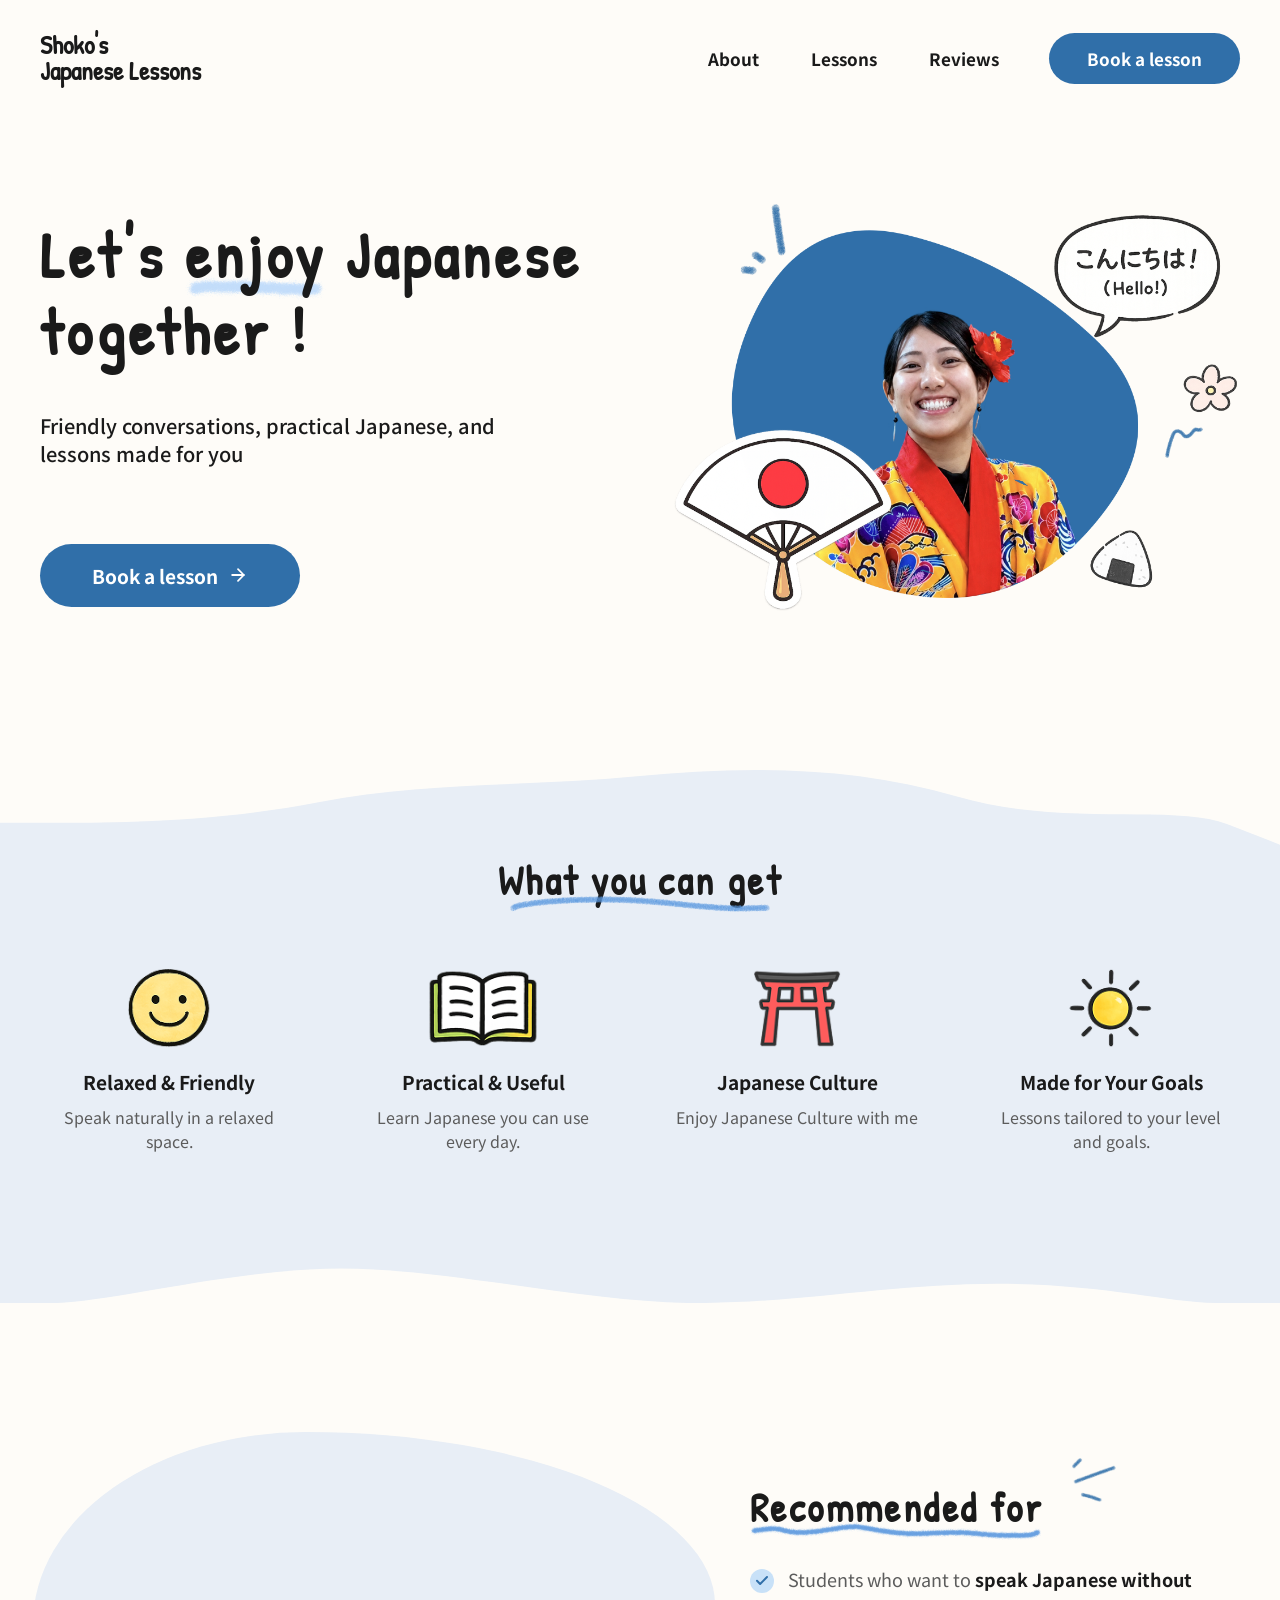
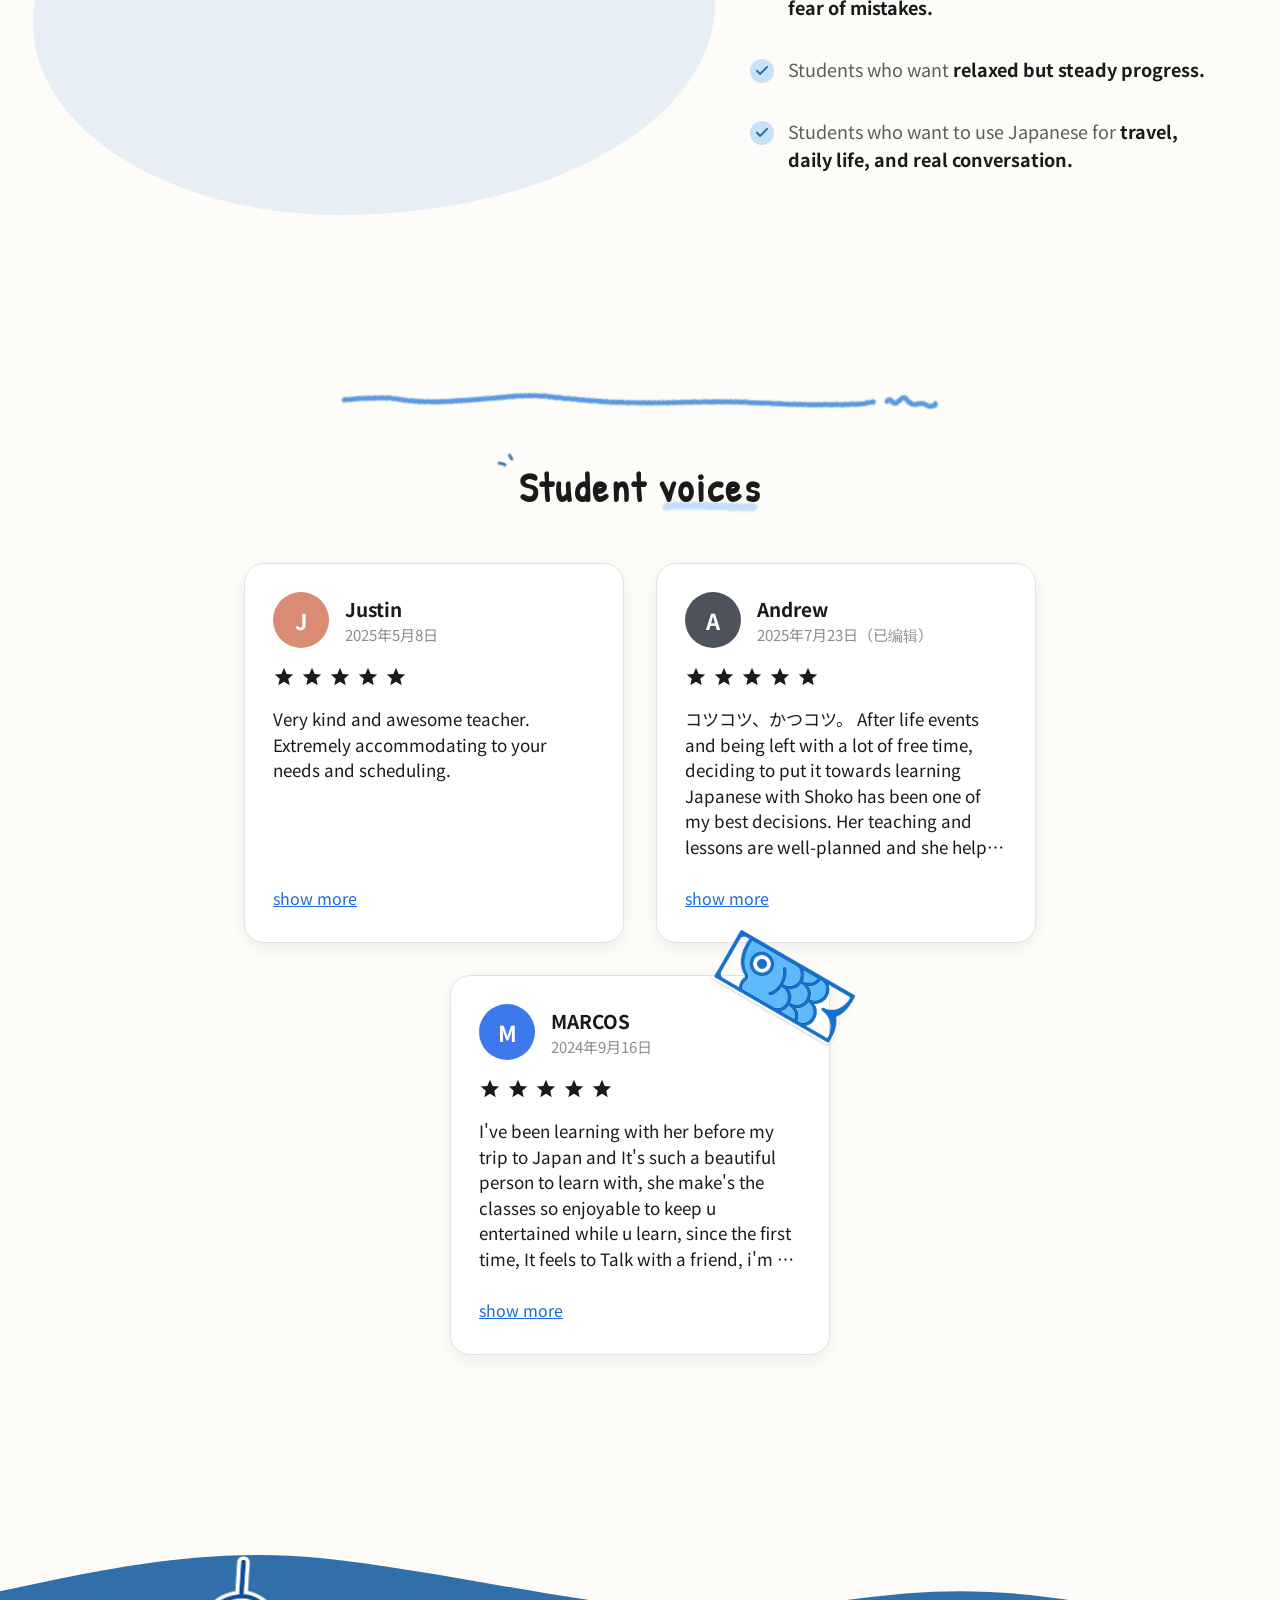
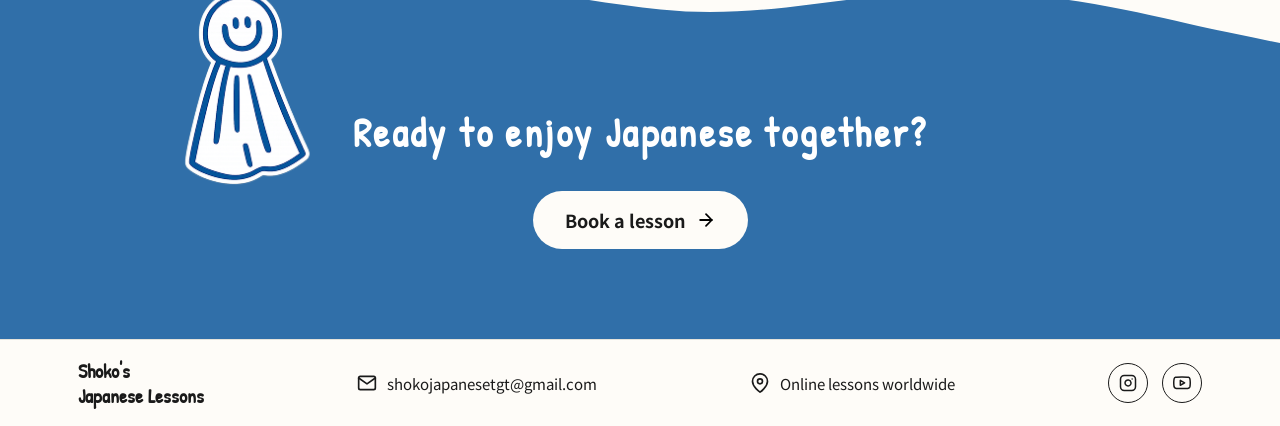
==== index.html @ c2a50c7c "Initial commit: static site (index/booking/booking-code/booking-new)" ====
<!DOCTYPE html>
<html lang="ja">
<head>
<meta charset="UTF-8">
<meta name="viewport" content="width=device-width, initial-scale=1.0">
<title>Shoko's Japanese Lessons — Let's enjoy Japanese together!</title>
<link rel="preconnect" href="https://fonts.googleapis.com">
<link rel="preconnect" href="https://fonts.gstatic.com" crossorigin>
<link href="https://fonts.googleapis.com/css2?family=Patrick+Hand&family=Noto+Sans+JP:wght@400;500;700&family=Inter:wght@400;700&display=swap" rel="stylesheet">
<link rel="stylesheet" href="assets/styles.css">
</head>
<body>

<header class="site-header">
  <div class="wrap">
    <div class="logo handwritten">Shoko's<br>Japanese Lessons</div>
    <button type="button" class="nav-toggle" id="navToggle" aria-label="Menu" aria-expanded="false" aria-controls="navLinks">
      <span class="nav-toggle-bar"></span>
      <span class="nav-toggle-bar"></span>
      <span class="nav-toggle-bar"></span>
    </button>
    <nav class="nav-links" id="navLinks">
      <a href="#" class="plain-link">About</a>
      <a href="#recommended" class="plain-link">Lessons</a>
      <a href="#reviews" class="plain-link">Reviews</a>
      <a href="booking.html" class="btn btn-primary nav-cta">Book a lesson</a>
    </nav>
  </div>
</header>

<section class="hero">
  <div class="wrap">
    <div class="hero-copy">
      <h1 class="hero-headline handwritten">
        Let's <span class="word-enjoy">enjoy<img src="assets/hero_deco_underline.svg" class="underline-deco" alt=""></span> Japanese together&nbsp;!
      </h1>
      <p class="hero-subtext">Friendly conversations, practical Japanese, and lessons made for you</p>
      <a href="booking.html" class="btn btn-primary">
        Book a lesson
        <img src="assets/icon_arrow_right.svg" class="btn-icon" alt="">
      </a>
    </div>
    <div class="hero-visual">
      <img src="assets/hero_visual.png" alt="Shoko, your Japanese teacher, in a kimono, waving hello, with a paper fan and onigiri illustration">
    </div>
  </div>
</section>

<section class="section-features">
  <svg class="features-bg" preserveAspectRatio="none" viewBox="0 0 1519.17 576" fill="none" xmlns="http://www.w3.org/2000/svg" aria-hidden="true">
    <path fill-rule="evenodd" clip-rule="evenodd" d="M0 57.0676H63C126 57.0676 252 57.0676 378 34.7472C504 12.4268 630 17.99 756 6.82975C882 -4.33045 1009.85 -4.83391 1135.85 28.6467C1261.85 62.1273 1393.17 36.0765 1456.17 58.3969L1519.17 80.7173V576H1449C1386 576 1310 555.134 1184 555.134C1058 555.134 951 576 825 576C699 576 531 538.615 405 538.615C279 538.615 126 576 63.0001 576H4.48227e-05L0 57.0676Z" style="fill:var(--blue-light)"/>
  </svg>
  <div class="wrap">
    <h2 class="section-heading handwritten heading-tracked">
      What you can get
      <img src="assets/whatyouget_underline.svg" class="underline-deco" alt="">
    </h2>
    <div class="features-grid">
      <div class="feature-item">
        <img src="assets/icon_smiley_new.png" class="feature-icon" alt="">
        <h3>Relaxed &amp; Friendly</h3>
        <p>Speak naturally in a relaxed space.</p>
      </div>
      <div class="feature-item">
        <img src="assets/icon_book_new.png" class="feature-icon" alt="">
        <h3>Practical &amp; Useful</h3>
        <p>Learn Japanese you can use every day.</p>
      </div>
      <div class="feature-item">
        <img src="assets/icon_torii_new.png" class="feature-icon" alt="">
        <h3>Japanese Culture</h3>
        <p>Enjoy Japanese Culture with me</p>
      </div>
      <div class="feature-item">
        <img src="assets/icon_sun_new.png" class="feature-icon" alt="">
        <h3>Made for Your Goals</h3>
        <p>Lessons tailored to your level and goals.</p>
      </div>
    </div>
  </div>
</section>

<section class="section-recommended" id="recommended">
  <div class="wrap">
    <div class="recommended-video">
      <div class="video-frame">
        <iframe src="https://www.youtube.com/embed/jG-WHL9iGxw" title="Shoko's Japanese Lessons introduction video" frameborder="0" referrerpolicy="strict-origin-when-cross-origin" allow="accelerometer; autoplay; clipboard-write; encrypted-media; gyroscope; picture-in-picture; web-share" allowfullscreen loading="lazy"></iframe>
      </div>
    </div>
    <div class="recommended-copy">
      <h2 class="handwritten heading-tracked">
        Recommended for
        <img src="assets/studentvoices_mark_right.png" class="recommended-mark-right" alt="">
        <img src="assets/recommended_underline.svg" class="underline-deco" alt="">
      </h2>
      <ul class="recommended-list">
        <li>
          <img src="assets/icon_check.svg" alt="">
          <span>Students who want to <strong>speak Japanese without fear of mistakes.</strong></span>
        </li>
        <li>
          <img src="assets/icon_check.svg" alt="">
          <span>Students who want <strong>relaxed but steady progress.</strong></span>
        </li>
        <li>
          <img src="assets/icon_check.svg" alt="">
          <span>Students who want to use Japanese for <strong>travel, daily life, and real conversation.</strong></span>
        </li>
      </ul>
    </div>
  </div>
</section>

<section class="section-reviews" id="reviews">
  <div class="wrap">
    <img src="assets/studentvoices_divider_top.png" class="reviews-divider reviews-divider-top" alt="">
    <h2 class="section-heading handwritten heading-tracked">
      <span class="voices-heading-inner">
        <img src="assets/studentvoices_mark_left.png" class="voices-mark voices-mark-left" alt="">
        Student <span class="word-voices">voices<img src="assets/hero_deco_underline.svg" class="underline-deco" alt=""></span>
      </span>
    </h2>
    <div class="reviews-grid">

      <article class="review-card">
        <div class="review-header">
          <div class="review-avatar" style="background:#d98c73;">J</div>
          <div>
            <p class="review-name">Justin</p>
            <p class="review-date">2025年5月8日</p>
          </div>
        </div>
        <div class="review-stars">
          <img src="assets/icon_star.svg" alt=""><img src="assets/icon_star.svg" alt=""><img src="assets/icon_star.svg" alt=""><img src="assets/icon_star.svg" alt=""><img src="assets/icon_star.svg" alt="">
        </div>
        <p class="review-text">Very kind and awesome teacher. Extremely accommodating to your needs and scheduling.</p>
        <div class="review-links">
          <button type="button" class="show-more-btn">show more</button>
        </div>
        <div class="review-reply" hidden data-date="七月 1, 2025">ジャスティンさん、レビューありがとうございます！　Thank you for the review!!! I'm happy to be flexible as long as it's during my available hours.👍 I really appreciate that you study by yourself! You're always welcome to come back anytime you want to study Japanese again. Thank you for learning with me!</div>
      </article>

      <article class="review-card">
        <div class="review-header">
          <div class="review-avatar" style="background:#4d525c;">A</div>
          <div>
            <p class="review-name">Andrew</p>
            <p class="review-date">2025年7月23日（已编辑）</p>
          </div>
        </div>
        <div class="review-stars">
          <img src="assets/icon_star.svg" alt=""><img src="assets/icon_star.svg" alt=""><img src="assets/icon_star.svg" alt=""><img src="assets/icon_star.svg" alt=""><img src="assets/icon_star.svg" alt="">
        </div>
        <p class="review-text">コツコツ、かつコツ。 After life events and being left with a lot of free time, deciding to put it towards learning Japanese with Shoko has been one of my best decisions. Her teaching and lessons are well-planned and she helps you go over anything you don't understand with a friendly smile. She will quickly become a good friend of yours due to her amazing personality and ability to teach. Treating you like a friend rather than a student, leaves you looking forward to your lessons every week. Very understanding and flexible, she wont be mad at you if you have to reschedule or miss a lesson. If you decide to learn Japanese, I hope you choose Shoko to teach you to have as much fun as I have had!</p>
        <div class="review-links">
          <button type="button" class="show-more-btn">show more</button>
        </div>
        <div class="review-reply" hidden data-date="2025年7月23日">Andrewくんレビューありがとうございます！！ Thank you so much for choosing to learn Japanese with me.😆 Your curiosity about Japan and the language, and the thoughtful questions you ask, also help me grow as a teacher. I'm truly grateful for that.❤️‍🔥 I really admire how you use what you've learned right away and always stay positive. Of course, learning a language can feel challenging at times, but your attitude always inspires me to give you my best support. My goal is not just to teach grammar, but to help you enjoy communicating in Japanese.🙌😁 I'm also happy that you see me not only as a teacher, but as a friend. Please feel free to reach out anytime you have questions. Keep doing your best in this new stage of your life, and remember you are always welcome back to lessons.🤝 I'm truly proud of your effort. The phrase "コツコツかつコツ" (learning little by little every day leads to success) describes you perfectly.🤜🤛</div>
      </article>

      <article class="review-card review-card--koi">
        <img src="assets/studentvoices_koi_new.png" class="koi-sticker" alt="">
        <div class="review-header">
          <div class="review-avatar" style="background:#3d78ed;">M</div>
          <div>
            <p class="review-name">MARCOS</p>
            <p class="review-date">2024年9月16日</p>
          </div>
        </div>
        <div class="review-stars">
          <img src="assets/icon_star.svg" alt=""><img src="assets/icon_star.svg" alt=""><img src="assets/icon_star.svg" alt=""><img src="assets/icon_star.svg" alt=""><img src="assets/icon_star.svg" alt="">
        </div>
        <p class="review-text">I've been learning with her before my trip to Japan and It's such a beautiful person to learn with, she make's the classes so enjoyable to keep u entertained while u learn, since the first time, It feels to Talk with a friend, i'm so Happy to meet her bc her energy is precious and she knows how to teach</p>
        <div class="review-links">
          <button type="button" class="show-more-btn">show more</button>
        </div>
        <div class="review-reply" hidden data-date="2024年9月16日">まるこさん✨Thank you so much for your lovely review! 😆I'm really happy to hear that you enjoyed the lessons. It's been such a wonderful experience for me too, getting to chat and learn together through Japanese language study. I truly appreciate it!🤭🍀 If you ever feel like learning more Japanese, don't hesitate to message me anytime 🎵 I'd be more than happy to help!💪🏾💪🏾💪🏾</div>
      </article>

    </div>
  </div>
</section>

<footer class="footer-cta">
  <svg class="footer-cta-bg" preserveAspectRatio="none" viewBox="0 0 1522 397" fill="none" xmlns="http://www.w3.org/2000/svg" aria-hidden="true">
    <path fill-rule="evenodd" clip-rule="evenodd" d="M0 37.3632L63.4167 25.946C126.833 14.5288 253.667 -8.3055 380.5 3.11166C507.333 14.5288 658.667 44.9065 785.5 56.3237C912.333 67.7409 1014.67 37.3632 1141.5 37.3632C1268.33 37.3632 1395.17 68.2691 1458.58 79.6863L1490.29 85.3949L1522 91.1035V397H1458.58C1395.17 397 1268.33 397 1141.5 397C1014.67 397 887.833 397 761 397C634.167 397 507.333 397 380.5 397C253.667 397 126.833 397 63.4167 397H1.53597e-05L0 37.3632Z" style="fill:var(--blue)"/>
  </svg>
  <img src="assets/tail_tassel_v2.png" class="tail-icon" alt="">
  <div class="wrap">
    <h2 class="handwritten heading-tracked">Ready to enjoy Japanese together?</h2>
    <a href="booking.html" class="btn nav-cta" style="background:#fefcf8;color:#1a1a1a;padding:16px 32px;font-size:18px;">
      Book a lesson
      <img src="assets/icon_arrow_right.svg" class="btn-icon" alt="" style="filter:invert(1);">
    </a>
  </div>
</footer>

<div class="site-footer-base">
  <div class="wrap footer-base-row">
    <p class="footer-brand handwritten">Shoko's<br>Japanese Lessons</p>
    <a class="footer-contact-item" href="mailto:shokojapanesetgt@gmail.com">
      <img src="assets/icon_mail_dark.svg" alt="">
      shokojapanesetgt@gmail.com
    </a>
    <p class="footer-contact-item">
      <img src="assets/icon_location.svg" alt="">
      Online lessons worldwide
    </p>
    <div class="footer-social">
      <a href="https://www.instagram.com/jp.shoko/?hl=en" target="_blank" rel="noopener" aria-label="Instagram" class="footer-social-btn">
        <img src="assets/icon_instagram.svg" alt="">
      </a>
      <a href="https://www.youtube.com/@CHOCO98131" target="_blank" rel="noopener" aria-label="YouTube" class="footer-social-btn">
        <img src="assets/icon_youtube.svg" alt="">
      </a>
    </div>
  </div>
</div>

<div class="review-modal-overlay" id="reviewModalOverlay">
  <div class="review-modal" role="dialog" aria-modal="true" aria-labelledby="reviewModalName">
    <button type="button" class="review-modal-close" id="reviewModalClose" aria-label="Close">&times;</button>
    <div class="review-header">
      <div class="review-avatar" id="reviewModalAvatar"></div>
      <div>
        <p class="review-name" id="reviewModalName"></p>
        <p class="review-date" id="reviewModalDate"></p>
      </div>
    </div>
    <div class="review-stars" id="reviewModalStars"></div>
    <p class="review-text is-expanded" id="reviewModalText"></p>
    <div class="review-reply-block" id="reviewModalReplyBlock" hidden>
      <img src="assets/shoko_avatar.jpg" class="reply-avatar" alt="Shoko">
      <div>
        <p class="review-name">Reply from Shoko</p>
        <p class="review-date" id="reviewModalReplyDate"></p>
        <p class="review-text is-expanded" id="reviewModalReplyText"></p>
      </div>
    </div>
  </div>
</div>

<script>
  document.querySelectorAll('.show-more-btn').forEach(function (btn) {
    var card = btn.closest('.review-card');
    var text = card.querySelector('.review-text');
    var hasReply = !!card.querySelector('.review-reply');

    // Hide the button entirely if the review is short enough that
    // line-clamping never actually truncated anything — unless the
    // card has a teacher reply to reveal, in which case keep it.
    if (text.scrollHeight <= text.clientHeight + 1 && !hasReply) {
      btn.style.display = 'none';
      return;
    }
  });

  var overlay = document.getElementById('reviewModalOverlay');
  var modalAvatar = document.getElementById('reviewModalAvatar');
  var modalName = document.getElementById('reviewModalName');
  var modalDate = document.getElementById('reviewModalDate');
  var modalStars = document.getElementById('reviewModalStars');
  var modalText = document.getElementById('reviewModalText');
  var replyBlock = document.getElementById('reviewModalReplyBlock');
  var replyDate = document.getElementById('reviewModalReplyDate');
  var replyText = document.getElementById('reviewModalReplyText');
  var closeBtn = document.getElementById('reviewModalClose');

  function openModalFor(card) {
    var avatar = card.querySelector('.review-avatar');
    modalAvatar.textContent = avatar.textContent;
    modalAvatar.style.background = avatar.style.background;
    modalName.textContent = card.querySelector('.review-name').textContent;
    modalDate.textContent = card.querySelector('.review-date').textContent;
    modalStars.innerHTML = card.querySelector('.review-stars').innerHTML;
    modalText.textContent = card.querySelector('.review-text').textContent;

    var reply = card.querySelector('.review-reply');
    if (reply) {
      var date = reply.getAttribute('data-date') || '';
      replyDate.textContent = date;
      replyDate.style.display = date ? '' : 'none';
      replyText.textContent = reply.textContent;
      replyBlock.hidden = false;
    } else {
      replyBlock.hidden = true;
    }

    overlay.classList.add('is-open');
    document.body.style.overflow = 'hidden';
  }

  function closeModal() {
    overlay.classList.remove('is-open');
    document.body.style.overflow = '';
  }

  document.querySelectorAll('.show-more-btn').forEach(function (btn) {
    btn.addEventListener('click', function () {
      openModalFor(btn.closest('.review-card'));
    });
  });

  closeBtn.addEventListener('click', closeModal);
  overlay.addEventListener('click', function (e) {
    if (e.target === overlay) closeModal();
  });
  document.addEventListener('keydown', function (e) {
    if (e.key === 'Escape') closeModal();
  });

  var navToggle = document.getElementById('navToggle');
  var navLinks = document.getElementById('navLinks');

  function closeNav() {
    navLinks.classList.remove('is-open');
    navToggle.setAttribute('aria-expanded', 'false');
  }

  navToggle.addEventListener('click', function () {
    var isOpen = navLinks.classList.toggle('is-open');
    navToggle.setAttribute('aria-expanded', isOpen ? 'true' : 'false');
  });

  navLinks.querySelectorAll('a').forEach(function (a) {
    a.addEventListener('click', closeNav);
  });

  document.addEventListener('click', function (e) {
    if (!navLinks.classList.contains('is-open')) return;
    if (navLinks.contains(e.target) || navToggle.contains(e.target)) return;
    closeNav();
  });

  document.addEventListener('keydown', function (e) {
    if (e.key === 'Escape') closeNav();
  });
</script>

</body>
</html>
---- assets/styles.css ----
/* ==========================================================================
   Shoko's Japanese Lessons — shared styles
   ========================================================================== */

:root {
  --cream: #fefcf8;
  --dark: #1a1a1a;
  --gray: #5c5c5c;
  --gray-light: #8c8c8f;
  --blue: #306fa9;
  --blue-light: #e8eef6;
  --border: #e5e3db;
  --link-blue: #1a6bde;
  --error: #c1603e;
  --max-width: 1360px;
}

* { box-sizing: border-box; }

html { scroll-behavior: smooth; overflow-x: hidden; }

body {
  margin: 0;
  background: var(--cream);
  color: var(--dark);
  font-family: "Noto Sans JP", "Noto Sans SC", sans-serif;
  -webkit-font-smoothing: antialiased;
  overflow-x: hidden;
}

img { max-width: 100%; display: block; }

a { color: inherit; text-decoration: none; }

.handwritten {
  font-family: "Patrick Hand", cursive;
}

.wrap {
  max-width: var(--max-width);
  margin: 0 auto;
  padding: 0 40px;
  position: relative;
}

/* ---------- Header / Nav ---------- */

.site-header {
  padding: 32px 0 20px;
}

.site-header .wrap {
  display: flex;
  align-items: center;
  justify-content: space-between;
  flex-wrap: wrap;
  gap: 16px;
}

.logo {
  font-size: 26px;
  line-height: 26px;
  font-weight: 700;
  white-space: nowrap;
}

.nav-links {
  display: flex;
  align-items: center;
  gap: 48px;
  font-weight: 700;
  font-size: 17px;
  flex-wrap: wrap;
}

.nav-links a.plain-link {
  padding: 8px 2px;
}

.nav-toggle {
  display: none;
  flex-direction: column;
  justify-content: center;
  align-items: center;
  gap: 5px;
  width: 44px;
  height: 44px;
  border: none;
  background: transparent;
  padding: 0;
  cursor: pointer;
  flex-shrink: 0;
}

.nav-toggle-bar {
  display: block;
  width: 22px;
  height: 2px;
  border-radius: 2px;
  background: var(--dark);
  transition: transform 0.2s ease, opacity 0.2s ease;
}

.nav-toggle[aria-expanded="true"] .nav-toggle-bar:nth-child(1) { transform: translateY(7px) rotate(45deg); }
.nav-toggle[aria-expanded="true"] .nav-toggle-bar:nth-child(2) { opacity: 0; }
.nav-toggle[aria-expanded="true"] .nav-toggle-bar:nth-child(3) { transform: translateY(-7px) rotate(-45deg); }

.btn {
  display: inline-flex;
  align-items: center;
  justify-content: center;
  gap: 10px;
  border-radius: 999px;
  font-weight: 700;
  white-space: nowrap;
  border: none;
  cursor: pointer;
  transition: transform 0.15s ease, box-shadow 0.15s ease;
}

.btn:hover { transform: translateY(-1px); }

.btn-primary {
  background: var(--blue);
  color: #fff;
  padding: 18px 52px;
  font-size: 19px;
}

.btn-outline {
  background: transparent;
  color: #fff;
  border: 2px solid #fff;
  padding: 12px 26px;
  font-size: 17px;
}

.btn-outline-dark {
  background: transparent;
  color: var(--blue);
  border: 2px solid var(--blue);
  padding: 12px 26px;
  font-size: 17px;
}

.btn-icon {
  width: 20px;
  height: 20px;
}

.nav-cta {
  padding: 13px 38px;
  font-size: 17px;
}

.back-link {
  font-weight: 700;
  font-size: 17px;
}

/* ---------- Hero ---------- */

.hero {
  padding: 100px 0 190px;
}

.hero .wrap {
  display: flex;
  align-items: center;
  justify-content: space-between;
  gap: 40px;
  flex-wrap: wrap;
}

.hero-copy {
  flex: 1 1 480px;
  max-width: 614px;
}

.hero-headline {
  font-size: 64px;
  line-height: 1.2;
  letter-spacing: 3.84px;
  margin: 0 0 41px;
  position: relative;
  display: inline-block;
}

/* "enjoy" sits in its own inline wrapper so the hand-drawn underline
   tracks the word itself, regardless of how the headline wraps. */
.word-enjoy {
  position: relative;
  display: inline-block;
}

.word-enjoy .underline-deco {
  position: absolute;
  left: 0;
  bottom: -6px;
  width: 100%;
  opacity: 0.9;
  pointer-events: none;
  z-index: -1;
}

.hero-subtext {
  font-size: 20px;
  font-weight: 500;
  line-height: 1.4;
  margin: 0 0 76px;
  max-width: 520px;
}

.hero-visual {
  flex: 1 1 460px;
  max-width: 620px;
}

.hero-visual img {
  width: 100%;
  height: auto;
}

/* ---------- What you can get ---------- */

.section-features {
  position: relative;
  padding: 90px 0 150px;
  margin-top: -40px;
}

.features-bg {
  position: absolute;
  top: 0;
  left: 0;
  width: 100%;
  height: 100%;
  z-index: -1;
  display: block;
}

.section-heading {
  text-align: center;
  font-size: 40px;
  line-height: 1;
  margin: 0 0 56px;
  position: relative;
  display: block;
}

.heading-tracked {
  letter-spacing: 2.4px;
}

.section-heading .underline-deco {
  display: block;
  margin: -4px auto 0;
  width: 260px;
  opacity: 0.9;
}

.features-grid {
  display: flex;
  justify-content: center;
  gap: 64px;
  flex-wrap: wrap;
  text-align: center;
}

.feature-item {
  width: 250px;
}

.feature-item img.feature-icon {
  height: 80px;
  margin: 0 auto 20px;
}

.feature-item h3 {
  font-size: 19px;
  margin: 0 0 10px;
}

.feature-item p {
  font-size: 16px;
  color: var(--gray);
  margin: 0;
  line-height: 1.5;
}

/* ---------- Recommended for / video ---------- */

.section-recommended {
  padding: 150px 0 90px;
}

.section-recommended .wrap {
  display: flex;
  align-items: center;
  justify-content: center;
  gap: 60px;
  flex-wrap: wrap;
}

.recommended-video {
  position: relative;
  flex: 1 1 480px;
  max-width: 620px;
}

.recommended-video::before {
  content: "";
  position: absolute;
  inset: -6% -4% -4% -6%;
  background: var(--blue-light);
  border-radius: 40% 60% 55% 45% / 50% 45% 55% 50%;
  z-index: 0;
}

.recommended-video .video-frame {
  position: relative;
  z-index: 1;
  border-radius: 16px;
  overflow: hidden;
  aspect-ratio: 16 / 9;
}

.recommended-video .video-frame iframe {
  width: 100%;
  height: 100%;
  display: block;
  border: 0;
}

.recommended-copy {
  flex: 1 1 380px;
  max-width: 460px;
}

.recommended-copy h2 {
  font-size: 40px;
  margin: 0 0 32px;
  position: relative;
  display: inline-block;
}

.recommended-copy h2 .underline-deco {
  position: absolute;
  left: 0;
  bottom: -6px;
  width: 100%;
  opacity: 0.9;
}

.recommended-copy h2 .spark {
  position: absolute;
  opacity: 0.9;
}

.recommended-copy h2 .spark-1 { width: 11px; left: -38px; top: 2px; }
.recommended-copy h2 .spark-2 { width: 8px; left: -22px; top: -20px; }
.recommended-copy h2 .spark-3 { width: 9px; left: 6px; top: -40px; }

.recommended-mark-right {
  position: absolute;
  width: 44px;
  right: -74px;
  top: -22px;
  pointer-events: none;
}

.recommended-list {
  list-style: none;
  margin: 0;
  padding: 0;
  display: flex;
  flex-direction: column;
  gap: 34px;
}

.recommended-list li {
  display: flex;
  align-items: flex-start;
  gap: 14px;
  font-size: 18px;
  line-height: 1.55;
}

.recommended-list img { width: 24px; height: 24px; margin-top: 3px; flex-shrink: 0; }

.recommended-list span {
  flex: 1;
  color: var(--gray);
}

.recommended-list strong {
  color: var(--dark);
  font-weight: 700;
}

/* ---------- Student voices ---------- */

.section-reviews {
  position: relative;
  padding: 100px 0 160px;
  overflow: visible;
}

.review-card--koi {
  position: relative;
  overflow: visible;
}

.koi-sticker {
  position: absolute;
  top: -58px;
  right: -40px;
  width: 170px;
  z-index: 2;
  pointer-events: none;
}

.section-divider {
  position: absolute;
  height: auto;
  opacity: 0.95;
}

.divider-top-main {
  top: 30px;
  left: 5%;
  width: 88%;
}

.divider-top-kink {
  top: 30px;
  left: calc(5% + 88% - 1.5%);
  width: 5%;
}

.divider-bottom {
  bottom: 20px;
  left: 5%;
  width: 88%;
}

.section-heading .spark {
  position: absolute;
  opacity: 0.9;
}

.rv-spark-1 { width: 8px;  right: -40px; top: -12px; }
.rv-spark-2 { width: 46px; right: -55px; top: -2px; }
.rv-spark-3 { width: 21px; right: -46px; top: 30px; }
.rv-spark-4 { width: 7px;  left: -28px; top: 3px; }
.rv-spark-5 { width: 3px;  left: -15px; top: -8px; }

.voices-heading-inner {
  position: relative;
  display: inline-block;
}

.word-voices {
  position: relative;
  display: inline-block;
}

.word-voices .underline-deco {
  position: absolute;
  left: 0;
  bottom: -8px;
  width: 100%;
  opacity: 0.9;
  pointer-events: none;
  z-index: -1;
}

.voices-mark {
  position: absolute;
  pointer-events: none;
}

.voices-mark-left {
  width: 17px;
  left: -22px;
  top: -14px;
}

.voices-mark-right {
  width: 36px;
  right: -42px;
  top: -18px;
}

.reviews-divider {
  display: block;
  width: 100%;
}

.reviews-divider-top {
  width: 50%;
  margin: 0 auto 56px;
}

.reviews-divider-bottom {
  max-width: 620px;
  margin: 67px auto 0;
}

.reviews-grid {
  display: flex;
  gap: 32px;
  flex-wrap: wrap;
  justify-content: center;
  margin-top: 40px;
}

.review-card {
  background: #fff;
  border: 1px solid var(--border);
  border-radius: 20px;
  padding: 28px;
  width: 380px;
  min-height: 380px;
  box-shadow: 0 6px 18px rgba(0, 0, 0, 0.06);
  display: flex;
  flex-direction: column;
  gap: 18px;
}

.review-header {
  display: flex;
  align-items: center;
  gap: 16px;
}

.review-avatar {
  width: 56px;
  height: 56px;
  border-radius: 50%;
  display: flex;
  align-items: center;
  justify-content: center;
  color: #fff;
  font-weight: 700;
  font-size: 22px;
  flex-shrink: 0;
}

.review-name { font-weight: 700; font-size: 19px; margin: 0; }
.review-date { color: var(--gray-light); font-size: 15px; margin: 2px 0 0; }

.review-stars { display: flex; gap: 6px; }
.review-stars img { width: 22px; height: 22px; }

.review-text {
  font-size: 17px;
  line-height: 1.5;
  margin: 0;
  display: -webkit-box;
  -webkit-line-clamp: 6;
  -webkit-box-orient: vertical;
  overflow: hidden;
}

.review-text.is-expanded {
  display: block;
  -webkit-line-clamp: unset;
  overflow: visible;
}

.review-links {
  margin-top: auto;
}

.show-more-btn {
  color: var(--link-blue);
  text-decoration: underline;
  font-size: 16px;
  display: inline-block;
  padding: 4px 0;
  background: none;
  border: none;
  cursor: pointer;
  font-family: inherit;
}

.show-more-btn:focus {
  outline: none;
}

.show-more-btn:focus-visible {
  outline: 2px solid var(--link-blue);
  outline-offset: 3px;
  border-radius: 2px;
}

/* ---------- Review modal ---------- */

.review-modal-overlay {
  display: none;
  position: fixed;
  inset: 0;
  background: rgba(20, 20, 20, 0.5);
  z-index: 100;
  align-items: center;
  justify-content: center;
  padding: 24px;
}

.review-modal-overlay.is-open {
  display: flex;
}

.review-modal {
  position: relative;
  background: #fff;
  border-radius: 20px;
  padding: 36px;
  width: 100%;
  max-width: 560px;
  max-height: 80vh;
  overflow-y: auto;
  display: flex;
  flex-direction: column;
  gap: 18px;
  box-shadow: 0 20px 60px rgba(0, 0, 0, 0.25);
}

.review-modal-close {
  position: absolute;
  top: 16px;
  right: 16px;
  width: 32px;
  height: 32px;
  border: none;
  background: var(--blue-light);
  border-radius: 50%;
  font-size: 20px;
  line-height: 1;
  cursor: pointer;
  color: var(--dark);
}

.review-modal .review-text {
  font-size: 17px;
  white-space: pre-wrap;
}

.review-reply-block {
  display: flex;
  gap: 12px;
  margin-top: 4px;
  padding: 16px;
  background: #f5f6f8;
  border-radius: 12px;
}

.review-reply-block .reply-avatar {
  width: 40px;
  height: 40px;
  border-radius: 50%;
  object-fit: cover;
  flex: 0 0 auto;
}

.review-reply-block .review-name {
  font-size: 15px;
  font-weight: 700;
  margin: 0 0 2px;
}

.review-reply-block .review-date {
  font-size: 13px;
  margin: 0 0 6px;
}

.review-reply-block .review-text {
  font-size: 15px;
  line-height: 1.5;
}

/* ---------- Footer / Tail ---------- */

.footer-cta {
  position: relative;
  color: #fff;
  padding: 150px 0 90px;
  text-align: center;
  margin-top: 40px;
  overflow: visible;
  z-index: 0;
}

.footer-cta-bg {
  position: absolute;
  inset: 0;
  width: 100%;
  height: 100%;
  z-index: -1;
  display: block;
  overflow: visible;
}

.footer-cta .tail-icon {
  position: absolute;
  left: 10.8%;
  top: 1px;
  width: 208px;
  z-index: 1;
}

.footer-cta h2 {
  font-size: 40px;
  margin: 0 0 32px;
}

.site-footer-base {
  padding: 18px 0;
  text-align: left;
  border-top: 1px solid var(--border);
}

.footer-base-row {
  display: flex;
  align-items: center;
  justify-content: space-between;
  gap: 28px;
  flex-wrap: wrap;
  max-width: 1204px;
  margin: 0 auto;
}

.site-footer-base .footer-brand {
  font-size: 20px;
  line-height: 1.25;
  font-weight: 700;
  margin: 0;
}

.footer-contact-item {
  display: flex;
  align-items: center;
  gap: 10px;
  font-size: 15px;
  color: var(--dark);
  margin: 0;
  text-decoration: none;
  white-space: nowrap;
}

.footer-contact-item img {
  width: 20px;
  height: 20px;
  flex: 0 0 auto;
}

.footer-social {
  display: flex;
  align-items: center;
  gap: 14px;
}

.footer-social-btn {
  display: flex;
  align-items: center;
  justify-content: center;
  width: 40px;
  height: 40px;
  border: 1.5px solid var(--dark);
  border-radius: 50%;
  flex: 0 0 auto;
}

.footer-social-btn img {
  width: 18px;
  height: 18px;
}

/* ---------- Booking page ---------- */

.booking-hero {
  padding: 70px 0 40px;
  text-align: center;
}

.booking-hero h1 { font-size: 56px; margin: 0 0 18px; letter-spacing: 1.8px; }
.booking-hero p { font-size: 19px; font-weight: 500; margin: 0; }

.booking-cards {
  padding: 40px 0 150px;
}

.booking-cards .wrap {
  display: flex;
  gap: 40px;
  flex-wrap: wrap;
  justify-content: center;
  align-items: stretch;
}

.booking-card {
  position: relative;
  display: flex;
  align-items: center;
  gap: 40px;
  padding: 88px 48px 88px 58px;
  flex: 1 1 460px;
  max-width: 592px;
}

.booking-card .card-bg {
  position: absolute;
  inset: 0;
  width: 100%;
  height: 100%;
  z-index: -1;
}

.booking-card .card-icon-wrap {
  flex: 0 0 90px;
  display: flex;
  justify-content: center;
}

.booking-card .card-icon {
  height: auto;
}

.booking-card .card-icon.card-icon-pot { width: 74px; }
.booking-card .card-icon.card-icon-ground { width: 88px; }

.booking-card .card-body {
  display: flex;
  flex-direction: column;
}

.booking-card h3 {
  font-size: 22px;
  margin: 0 0 12px;
}

.booking-card p {
  font-size: 17px;
  line-height: 1.5;
  color: var(--dark);
  margin: 0 0 40px;
}

.booking-note {
  position: relative;
  color: #fff;
  padding: 60px 0;
  margin-top: 20px;
  overflow: visible;
  z-index: 0;
}

.booking-note-bg {
  position: absolute;
  inset: 0;
  width: 100%;
  height: 100%;
  z-index: -1;
  display: block;
}

.booking-note-row {
  display: flex;
  align-items: center;
  justify-content: center;
  gap: 64px;
  flex-wrap: wrap;
}

.booking-note-smiley { width: 64px; height: auto; flex: 0 0 auto; }

.booking-note-text { flex: 0 1 auto; }

.booking-note h2 { font-size: 30px; margin: 0 0 8px; }
.booking-note p { font-size: 18px; margin: 0; }

.booking-note-btn { flex: 0 0 auto; }

/* ---------- Booking code page ---------- */

.code-hero {
  padding: 70px 0 90px;
  text-align: center;
}

.code-panel {
  max-width: 560px;
  margin: 0 auto;
}

.code-panel-wide { max-width: 760px; }

.code-hero-tight { padding-bottom: 40px; }

.code-panel h1 {
  font-size: 44px;
  margin: 0;
}

.code-underline {
  width: 150px;
  height: 5px;
  border-radius: 3px;
  background: var(--blue);
  margin: 18px auto 28px;
  transition: background 0.15s ease;
}

.code-panel.is-error .code-underline { background: var(--error); }

.code-subtitle {
  font-size: 17px;
  margin: 0 0 36px;
}

.code-input {
  width: 100%;
  padding: 18px 26px;
  border-radius: 999px;
  border: 2px solid var(--blue);
  font-size: 17px;
  font-family: inherit;
  color: var(--dark);
  background: #fff;
  outline: none;
  transition: border-color 0.15s ease;
}

.code-input::placeholder { color: #9fb3c8; }

.code-input.error { border-color: var(--error); }
.code-input.error::placeholder { color: var(--error); opacity: 0.65; }

.code-error-text {
  color: var(--error);
  font-size: 15px;
  margin: 12px 0 0;
}

.code-actions {
  margin-top: 32px;
  display: flex;
  flex-direction: column;
  align-items: center;
  gap: 18px;
}

.code-actions[hidden] { display: none; }

.code-helper { font-size: 15px; margin: 0; }

.code-helper-link {
  color: var(--blue);
  font-weight: 700;
  text-decoration: underline;
  margin-left: 4px;
}

.code-helper-error {
  display: flex;
  flex-direction: column;
  align-items: center;
  gap: 18px;
}

.code-helper-error[hidden] { display: none; }

.code-or { font-size: 14px; color: var(--gray-light); }

/* ---------- Steps (What happens next) ---------- */

.steps-section { padding: 20px 0 150px; }

.steps-grid {
  display: flex;
  align-items: flex-start;
  justify-content: center;
  gap: 24px;
  flex-wrap: wrap;
  text-align: center;
}

.step-item { width: 260px; }

.step-arrow {
  width: 126px;
  height: auto;
  flex: 0 0 auto;
  margin-top: 30px;
  opacity: 0.9;
}

.step-icon-wrap {
  position: relative;
  width: 84px;
  height: 84px;
  margin: 0 auto 20px;
}

.step-icon {
  width: 100%;
  height: 100%;
  object-fit: contain;
}

.step-badge {
  position: absolute;
  top: -8px;
  left: -8px;
  width: 30px;
  height: 30px;
  border-radius: 50%;
  background: var(--blue);
  color: #fff;
  font-size: 16px;
  display: flex;
  align-items: center;
  justify-content: center;
  box-shadow: 0 0 0 3px var(--cream);
}

.step-item h3 { font-size: 19px; margin: 0 0 10px; }

.step-item p {
  font-size: 16px;
  color: var(--gray);
  margin: 0;
  line-height: 1.5;
}

.steps-cta {
  text-align: center;
  margin-top: 64px;
}

/* ---------- Responsive ---------- */

@media (min-width: 861px) and (max-width: 1250px) {
  .footer-cta { padding-top: 260px; }
  .footer-cta .tail-icon { left: 50%; transform: translateX(-50%); }
}

@media (max-width: 1220px) {
  .step-arrow { display: none; }
}

@media (max-width: 860px) {
  .wrap { padding: 0 24px; }

  /* header / nav -> hamburger */
  .site-header { padding: 20px 0 16px; }
  .site-header .wrap { justify-content: space-between; text-align: left; position: relative; }
  .logo { font-size: 17px; line-height: 19px; }
  .nav-toggle { display: flex; }
  .nav-links {
    display: none;
    position: absolute;
    top: calc(100% + 10px);
    left: 0;
    right: 0;
    flex-direction: column;
    align-items: stretch;
    gap: 4px;
    background: var(--cream);
    border: 1px solid var(--border);
    border-radius: 16px;
    padding: 10px;
    box-shadow: 0 12px 30px rgba(0, 0, 0, 0.12);
    z-index: 50;
    font-size: 16px;
  }
  .nav-links.is-open { display: flex; }
  .nav-links a.plain-link {
    padding: 14px 12px;
    text-align: center;
    border-radius: 10px;
  }
  .nav-links a.plain-link:active { background: var(--blue-light); }
  .nav-links .nav-cta { width: 100%; margin-top: 6px; }

  .hero { padding: 48px 0 128px; }
  .hero-headline { font-size: 38px; }
  .hero .wrap { flex-direction: column; }
  .hero-copy, .hero-visual, .recommended-video, .recommended-copy { max-width: 100%; flex-basis: auto; }
  .hero-copy { text-align: center; }
  .hero-subtext { margin: 0 auto 28px; }
  .section-heading, .recommended-copy h2, .footer-cta h2 { font-size: 30px; }

  .section-features { padding: 56px 0 72px; }
  .features-grid { gap: 40px; }
  .hero-visual { max-width: 420px; margin: 0 auto; }

  .section-recommended { padding: 64px 0 56px; }
  /* heading / video / list are laid out as three siblings via CSS Grid
     so mobile can reorder them (heading above video) independently of
     the desktop flex layout above, which is untouched. .recommended-copy
     becomes display:contents so its children (h2, ul) become direct
     grid items without changing the desktop DOM/CSS at all. */
  .section-recommended .wrap {
    display: grid;
    grid-template-columns: 1fr;
    grid-template-areas: "heading" "video" "list";
    gap: 28px;
  }
  .recommended-copy { display: contents; text-align: center; }
  .recommended-copy h2 { grid-area: heading; margin-bottom: 16px; }
  .recommended-copy h2 .underline-deco,
  .recommended-mark-right { display: none; }
  .recommended-video { grid-area: video; max-width: none; width: calc(100% + 32px); margin: 0 -16px; }
  .recommended-list { grid-area: list; }
  .recommended-list li {
    flex-direction: column;
    align-items: center;
    text-align: center;
    gap: 10px;
  }
  .recommended-list img { margin-top: 0; }

  .section-reviews { padding: 56px 0 80px; }
  .review-card { width: 100%; max-width: 420px; min-height: 0; }
  .show-more-btn { padding: 12px 0; }

  .booking-hero h1 { font-size: 38px; }
  .footer-cta { padding: 190px 0 64px; }
  .footer-cta .tail-icon { left: 50%; transform: translateX(-50%); width: 130px; }
  .booking-card { padding: 40px 24px; gap: 20px; min-width: 0; }
  .booking-card .card-body { min-width: 0; }
  .booking-card .btn {
    width: 100%;
    white-space: normal;
    text-align: center;
    padding: 14px 20px;
    font-size: 17px;
  }
  .booking-note-row { gap: 24px; }
  .booking-note-text { text-align: center; }

  .footer-base-row { gap: 16px; }
  .footer-brand { order: 1; }
  .footer-social { order: 2; }
  a.footer-contact-item { order: 3; flex: 0 0 100%; }
  p.footer-contact-item { order: 4; flex: 0 0 100%; }
}
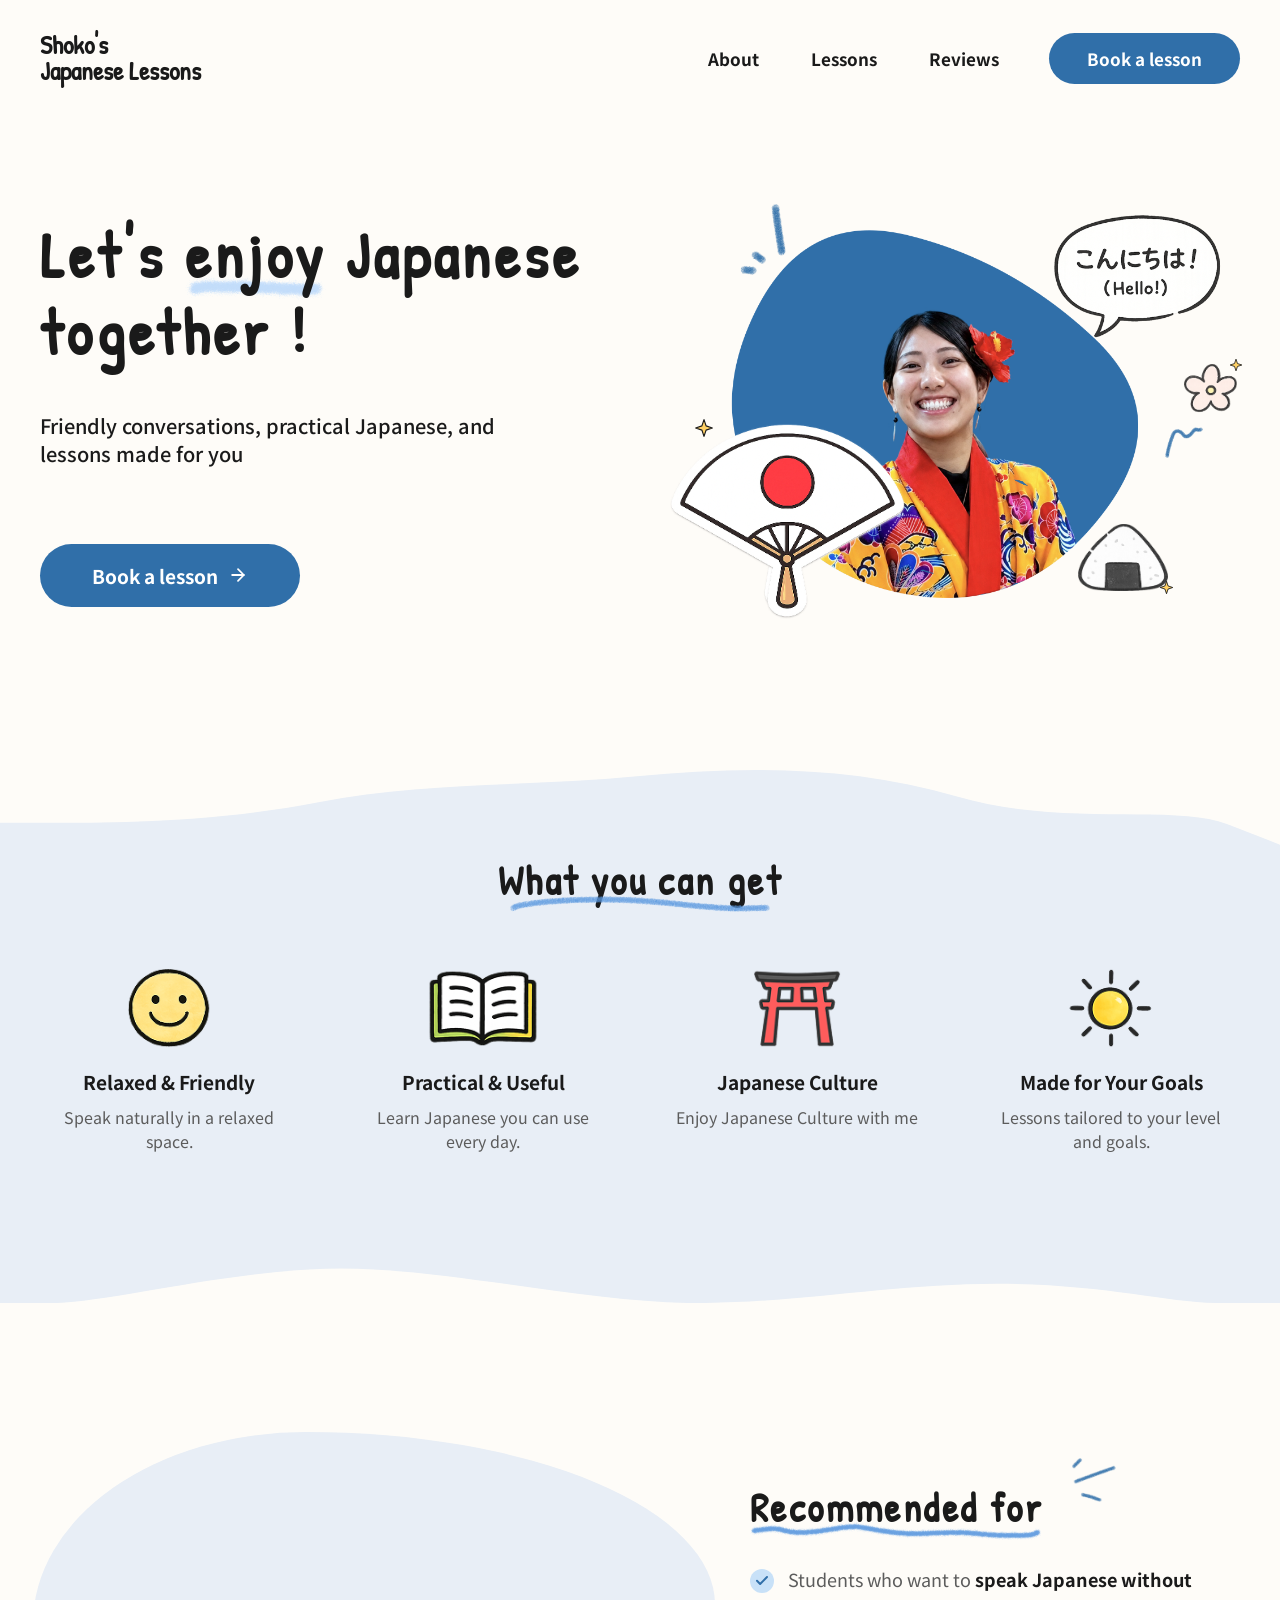
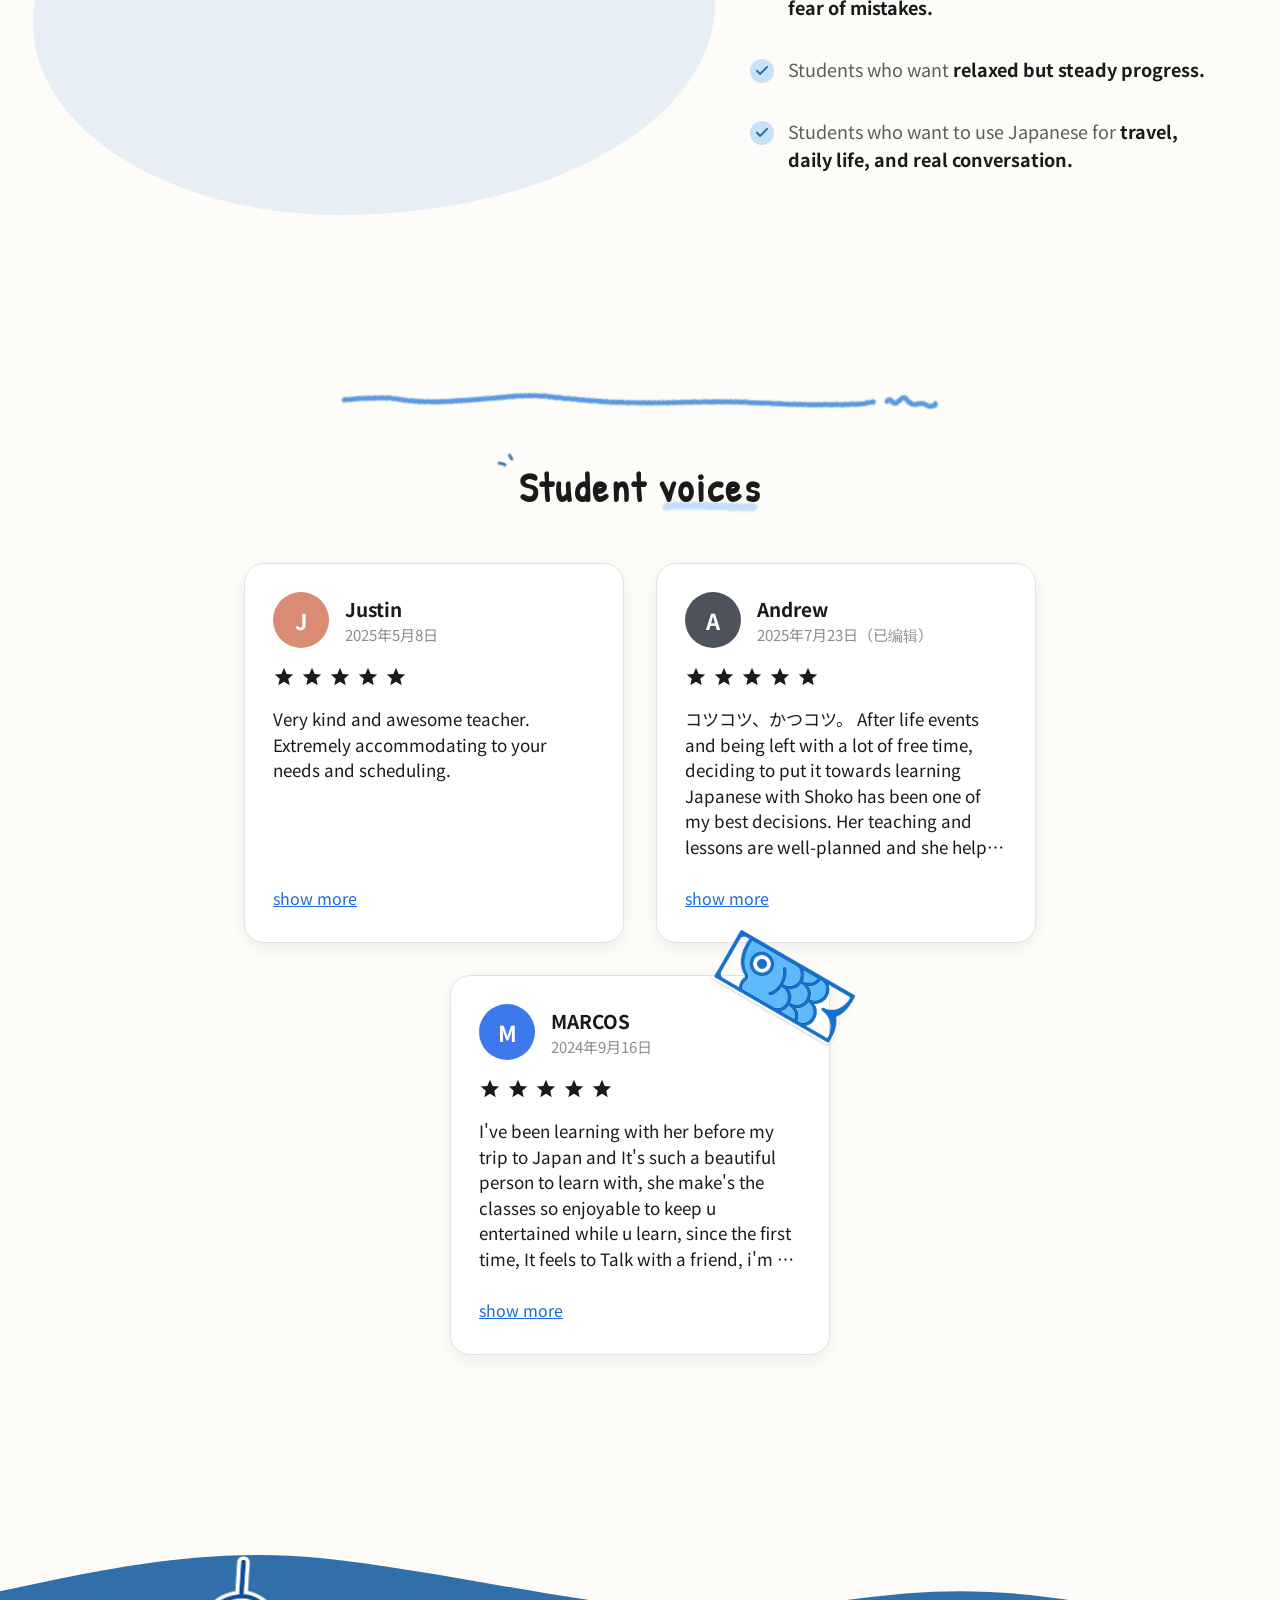
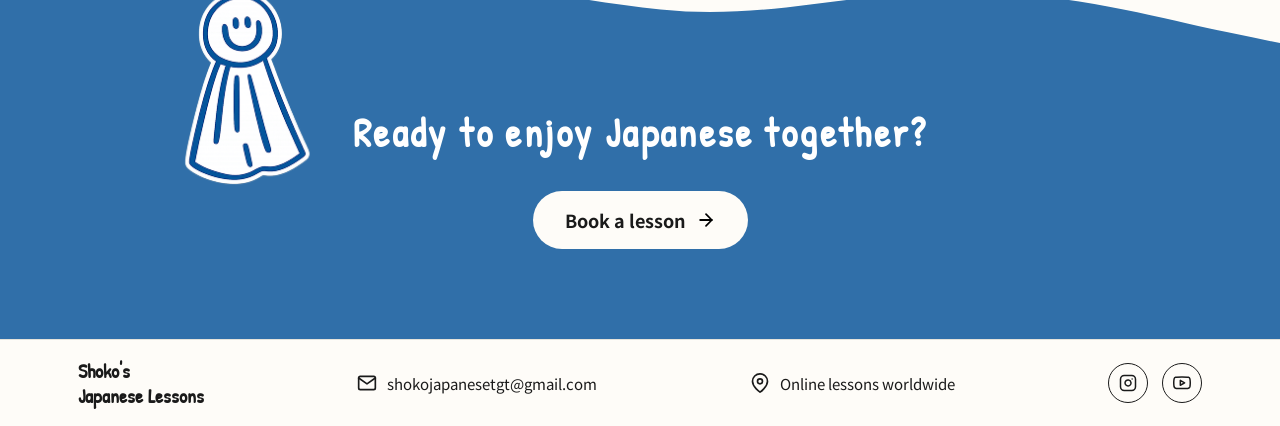
==== commit d13dcf30: "Add interactive hero hotspots: fan, onigiri, sakura open a mini Japanese dictionary card" ====
--- a/index.html
+++ b/index.html
@@ -41,7 +41,19 @@
       </a>
     </div>
     <div class="hero-visual">
-      <img src="assets/hero_visual.png" alt="Shoko, your Japanese teacher, in a kimono, waving hello, with a paper fan and onigiri illustration">
+      <img src="assets/hero_visual_base.png" alt="Shoko, your Japanese teacher, in a kimono, waving hello">
+      <button type="button" class="hero-hotspot hero-hotspot--fan" data-word="uchiwa" aria-label="Learn the Japanese word for this fan">
+        <img src="assets/hero_fan_hotspot.png" alt="">
+        <span class="hero-hotspot-spark hero-hotspot-spark--fan" aria-hidden="true"></span>
+      </button>
+      <button type="button" class="hero-hotspot hero-hotspot--onigiri" data-word="onigiri" aria-label="Learn the Japanese word for this onigiri">
+        <img src="assets/hero_onigiri_hotspot.png" alt="">
+        <span class="hero-hotspot-spark hero-hotspot-spark--onigiri" aria-hidden="true"></span>
+      </button>
+      <button type="button" class="hero-hotspot hero-hotspot--flower" data-word="sakura" aria-label="Learn the Japanese word for this flower">
+        <img src="assets/hero_flower_hotspot.png" alt="">
+        <span class="hero-hotspot-spark hero-hotspot-spark--flower" aria-hidden="true"></span>
+      </button>
     </div>
   </div>
 </section>
@@ -240,6 +252,18 @@
   </div>
 </div>
 
+<div class="word-modal-overlay" id="wordModalOverlay">
+  <div class="word-modal" role="dialog" aria-modal="true" aria-labelledby="wordModalKanji">
+    <button type="button" class="word-modal-close" id="wordModalClose" aria-label="Close">&times;</button>
+    <img class="word-modal-icon" id="wordModalIcon" src="" alt="">
+    <p class="word-modal-kanji" id="wordModalKanji"></p>
+    <p class="word-modal-reading" id="wordModalReading"></p>
+    <div class="word-modal-divider"></div>
+    <p class="word-modal-meaning" id="wordModalMeaning"></p>
+    <p class="word-modal-note" id="wordModalNote"></p>
+  </div>
+</div>
+
 <script>
   document.querySelectorAll('.show-more-btn').forEach(function (btn) {
     var card = btn.closest('.review-card');
@@ -309,6 +333,85 @@
     if (e.key === 'Escape') closeModal();
   });
 
+  var wordData = {
+    uchiwa: {
+      icon: 'assets/hero_fan_hotspot.png',
+      kanji: '団扇（うちわ）',
+      reading: 'uchiwa',
+      meaning: 'A flat, round fan — waved by hand to cool off (not the folding kind).',
+      note: 'Common in Japanese summers and festivals. Shops often hand them out free, printed with ads.'
+    },
+    onigiri: {
+      icon: 'assets/hero_onigiri_hotspot.png',
+      kanji: 'おにぎり（お握り）',
+      reading: 'onigiri',
+      meaning: 'A rice ball, usually triangular, wrapped in nori seaweed with a filling inside.',
+      note: 'A Japanese lunchbox and convenience-store staple. Pickled plum, salmon, and tuna mayo are the classic fillings.'
+    },
+    sakura: {
+      icon: 'assets/hero_flower_hotspot.png',
+      kanji: '桜（さくら）',
+      reading: 'sakura',
+      meaning: 'Cherry blossom — Japan\'s most iconic flower, in bloom for just a week or two each spring.',
+      note: 'Friends, families, and coworkers gather for hanami (flower-viewing) picnics under the trees while they bloom.'
+    }
+  };
+
+  var wordOverlay = document.getElementById('wordModalOverlay');
+  var wordIcon = document.getElementById('wordModalIcon');
+  var wordKanji = document.getElementById('wordModalKanji');
+  var wordReading = document.getElementById('wordModalReading');
+  var wordMeaning = document.getElementById('wordModalMeaning');
+  var wordNote = document.getElementById('wordModalNote');
+  var wordCloseBtn = document.getElementById('wordModalClose');
+
+  function openWordModal(key) {
+    var data = wordData[key];
+    if (!data) return;
+    wordIcon.src = data.icon;
+    wordKanji.textContent = data.kanji;
+    wordReading.textContent = data.reading;
+    wordMeaning.textContent = data.meaning;
+    wordNote.textContent = data.note;
+    wordOverlay.classList.add('is-open');
+    document.body.style.overflow = 'hidden';
+  }
+
+  function closeWordModal() {
+    wordOverlay.classList.remove('is-open');
+    document.body.style.overflow = '';
+  }
+
+  var heroHotspots = document.querySelectorAll('.hero-hotspot');
+
+  heroHotspots.forEach(function (btn) {
+    btn.addEventListener('click', function () {
+      openWordModal(btn.getAttribute('data-word'));
+    });
+  });
+
+  // One-time intro nudge: wiggle each hotspot in turn shortly after the
+  // page loads, so first-time visitors notice they're tappable.
+  if (!window.matchMedia('(prefers-reduced-motion: reduce)').matches) {
+    heroHotspots.forEach(function (btn, i) {
+      window.setTimeout(function () {
+        btn.classList.add('intro-wiggle');
+        btn.addEventListener('animationend', function handler() {
+          btn.classList.remove('intro-wiggle');
+          btn.removeEventListener('animationend', handler);
+        });
+      }, 900 + i * 220);
+    });
+  }
+
+  wordCloseBtn.addEventListener('click', closeWordModal);
+  wordOverlay.addEventListener('click', function (e) {
+    if (e.target === wordOverlay) closeWordModal();
+  });
+  document.addEventListener('keydown', function (e) {
+    if (e.key === 'Escape') closeWordModal();
+  });
+
   var navToggle = document.getElementById('navToggle');
   var navLinks = document.getElementById('navLinks');
 
--- a/assets/styles.css
+++ b/assets/styles.css
@@ -214,11 +214,143 @@
 .hero-visual {
   flex: 1 1 460px;
   max-width: 620px;
-}
-
-.hero-visual img {
+  position: relative;
+}
+
+.hero-visual > img {
   width: 100%;
   height: auto;
+}
+
+/* ---------- Hero hotspots (tap-to-learn fan / onigiri) ---------- */
+
+.hero-hotspot {
+  position: absolute;
+  border: none;
+  background: transparent;
+  padding: 0;
+  margin: 0;
+  cursor: pointer;
+  display: block;
+  -webkit-tap-highlight-color: transparent;
+}
+
+.hero-hotspot img {
+  width: 100%;
+  height: auto;
+  display: block;
+  filter: drop-shadow(0 0 0 rgba(48, 111, 169, 0));
+  transition: transform 0.35s cubic-bezier(0.34, 1.56, 0.64, 1), filter 0.25s ease;
+}
+
+.hero-hotspot--fan {
+  left: 0%;
+  top: 53%;
+  width: 41.3%;
+  transform-origin: 48% 78%;
+}
+
+.hero-hotspot--onigiri {
+  left: 71.5%;
+  top: 77.1%;
+  width: 15.8%;
+  transform-origin: 50% 60%;
+}
+
+.hero-hotspot--flower {
+  left: 90.1%;
+  top: 38.5%;
+  width: 9.4%;
+  transform-origin: 50% 50%;
+}
+
+/* Sparkle badge — sits just outside each object's own silhouette so it
+   never covers the artwork; position tuned per hotspot below. */
+.hero-hotspot-spark {
+  position: absolute;
+  width: 20px;
+  height: 20px;
+  pointer-events: none;
+  background-image: url("data:image/svg+xml,%3Csvg xmlns='http://www.w3.org/2000/svg' viewBox='0 0 24 24'%3E%3Cpath d='M12 2 L14.5 9.5 L22 12 L14.5 14.5 L12 22 L9.5 14.5 L2 12 L9.5 9.5 Z' fill='%23ffd166' stroke='%231a1a1a' stroke-width='1.4' stroke-linejoin='round'/%3E%3C/svg%3E");
+  background-size: contain;
+  background-repeat: no-repeat;
+  animation: spark-twinkle 2.4s ease-in-out infinite;
+}
+
+.hero-hotspot-spark--fan {
+  top: -6px;
+  left: 10%;
+}
+
+.hero-hotspot-spark--onigiri {
+  width: 15px;
+  height: 15px;
+  bottom: -4px;
+  right: -6px;
+  animation-delay: 0.6s;
+}
+
+.hero-hotspot-spark--flower {
+  width: 14px;
+  height: 14px;
+  top: -6px;
+  right: -6px;
+  animation-delay: 1.2s;
+}
+
+.hero-hotspot:hover img,
+.hero-hotspot:focus-visible img {
+  animation: hotspot-wiggle 0.5s ease;
+  filter: drop-shadow(0 6px 14px rgba(48, 111, 169, 0.35));
+}
+
+.hero-hotspot:hover .hero-hotspot-spark,
+.hero-hotspot:focus-visible .hero-hotspot-spark {
+  animation: none;
+  transform: scale(1.3) rotate(15deg);
+}
+
+.hero-hotspot:focus-visible {
+  outline: none;
+}
+
+.hero-hotspot:focus-visible img {
+  filter: drop-shadow(0 0 0 3px var(--blue-light)) drop-shadow(0 6px 14px rgba(48, 111, 169, 0.35));
+}
+
+/* One-time entrance nudge, triggered by JS shortly after page load so
+   first-time visitors notice these are tappable. Reuses the hover wiggle. */
+.hero-hotspot.intro-wiggle img {
+  animation: hotspot-wiggle 0.6s ease;
+}
+
+.hero-hotspot.intro-wiggle .hero-hotspot-spark {
+  animation: spark-pop 0.6s ease;
+}
+
+@keyframes spark-twinkle {
+  0%, 100% { opacity: 0.6; transform: scale(0.85) rotate(0deg); }
+  50% { opacity: 1; transform: scale(1.05) rotate(8deg); }
+}
+
+@keyframes spark-pop {
+  0% { transform: scale(0.7) rotate(0deg); }
+  50% { transform: scale(1.4) rotate(20deg); }
+  100% { transform: scale(1) rotate(0deg); }
+}
+
+@keyframes hotspot-wiggle {
+  0% { transform: rotate(0deg) scale(1); }
+  25% { transform: rotate(-4deg) scale(1.06); }
+  50% { transform: rotate(3deg) scale(1.08); }
+  75% { transform: rotate(-2deg) scale(1.06); }
+  100% { transform: rotate(0deg) scale(1.05); }
+}
+
+@media (prefers-reduced-motion: reduce) {
+  .hero-hotspot-spark { animation: none; }
+  .hero-hotspot:hover img, .hero-hotspot:focus-visible img,
+  .hero-hotspot.intro-wiggle img, .hero-hotspot.intro-wiggle .hero-hotspot-spark { animation: none; }
 }
 
 /* ---------- What you can get ---------- */
@@ -678,6 +810,111 @@
 .review-reply-block .review-text {
   font-size: 15px;
   line-height: 1.5;
+}
+
+/* ---------- Word modal (hero hotspot dictionary card) ---------- */
+
+.word-modal-overlay {
+  position: fixed;
+  inset: 0;
+  background: rgba(20, 20, 20, 0.5);
+  z-index: 100;
+  display: flex;
+  align-items: center;
+  justify-content: center;
+  padding: 24px;
+  opacity: 0;
+  visibility: hidden;
+  pointer-events: none;
+  transition: opacity 0.25s ease, visibility 0s linear 0.25s;
+}
+
+.word-modal-overlay.is-open {
+  opacity: 1;
+  visibility: visible;
+  pointer-events: auto;
+  transition: opacity 0.25s ease;
+}
+
+.word-modal {
+  position: relative;
+  background: #fff;
+  border-radius: 24px;
+  padding: 44px 36px 36px;
+  width: 100%;
+  max-width: 400px;
+  text-align: center;
+  box-shadow: 0 20px 60px rgba(0, 0, 0, 0.25);
+  transform: scale(0.85) translateY(14px);
+  opacity: 0;
+  transition: transform 0.3s cubic-bezier(0.34, 1.56, 0.64, 1), opacity 0.25s ease;
+}
+
+.word-modal-overlay.is-open .word-modal {
+  transform: scale(1) translateY(0);
+  opacity: 1;
+}
+
+.word-modal-close {
+  position: absolute;
+  top: 16px;
+  right: 16px;
+  width: 32px;
+  height: 32px;
+  border: none;
+  background: var(--blue-light);
+  border-radius: 50%;
+  font-size: 20px;
+  line-height: 1;
+  cursor: pointer;
+  color: var(--dark);
+}
+
+.word-modal-icon {
+  width: 84px;
+  height: auto;
+  margin: 0 auto 18px;
+  display: block;
+}
+
+.word-modal-kanji {
+  font-size: 40px;
+  font-weight: 700;
+  margin: 0 0 6px;
+  font-family: "Noto Sans JP", sans-serif;
+}
+
+.word-modal-reading {
+  color: var(--gray);
+  font-size: 16px;
+  margin: 0 0 20px;
+  font-style: italic;
+}
+
+.word-modal-divider {
+  width: 56px;
+  height: 3px;
+  border-radius: 3px;
+  background: var(--blue-light);
+  margin: 0 auto 20px;
+}
+
+.word-modal-meaning {
+  font-size: 18px;
+  font-weight: 700;
+  margin: 0 0 10px;
+  line-height: 1.4;
+}
+
+.word-modal-note {
+  font-size: 15px;
+  color: var(--gray);
+  line-height: 1.55;
+  margin: 0;
+}
+
+@media (prefers-reduced-motion: reduce) {
+  .word-modal-overlay, .word-modal { transition: none; }
 }
 
 /* ---------- Footer / Tail ---------- */
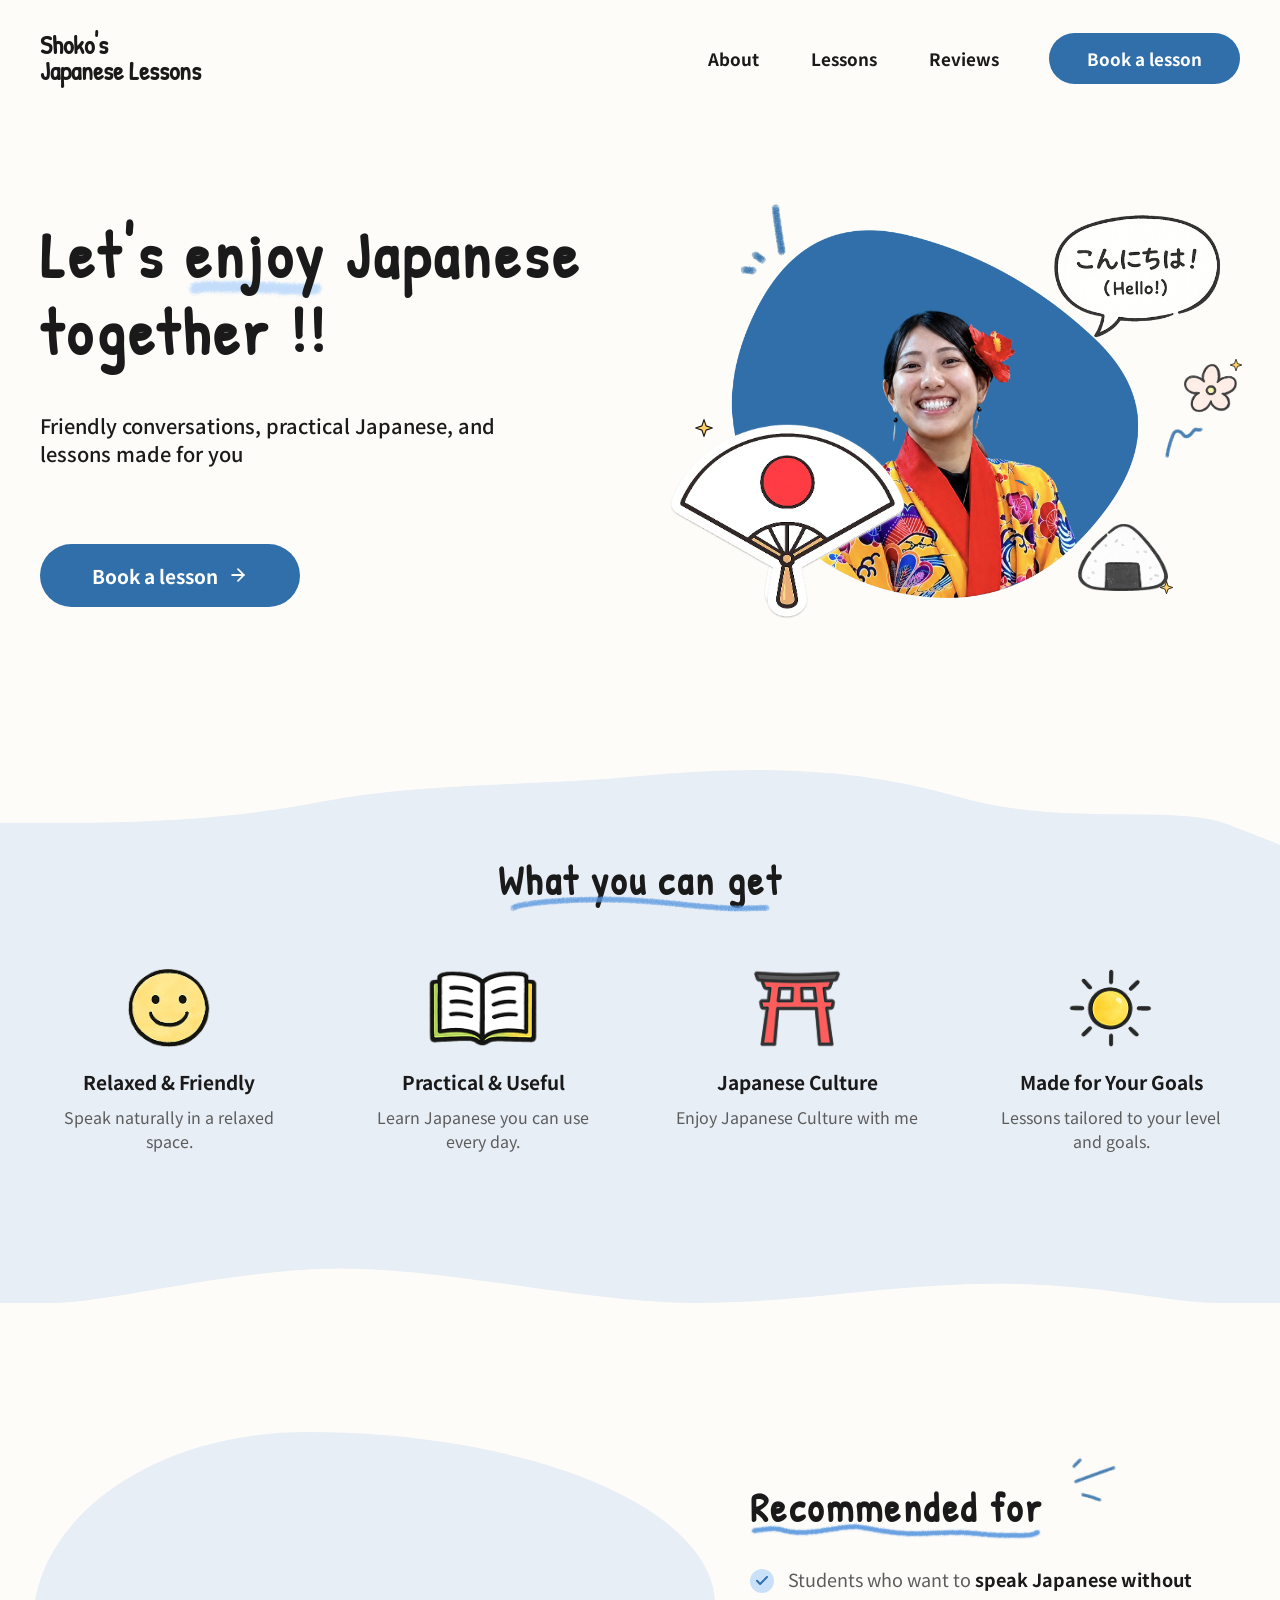
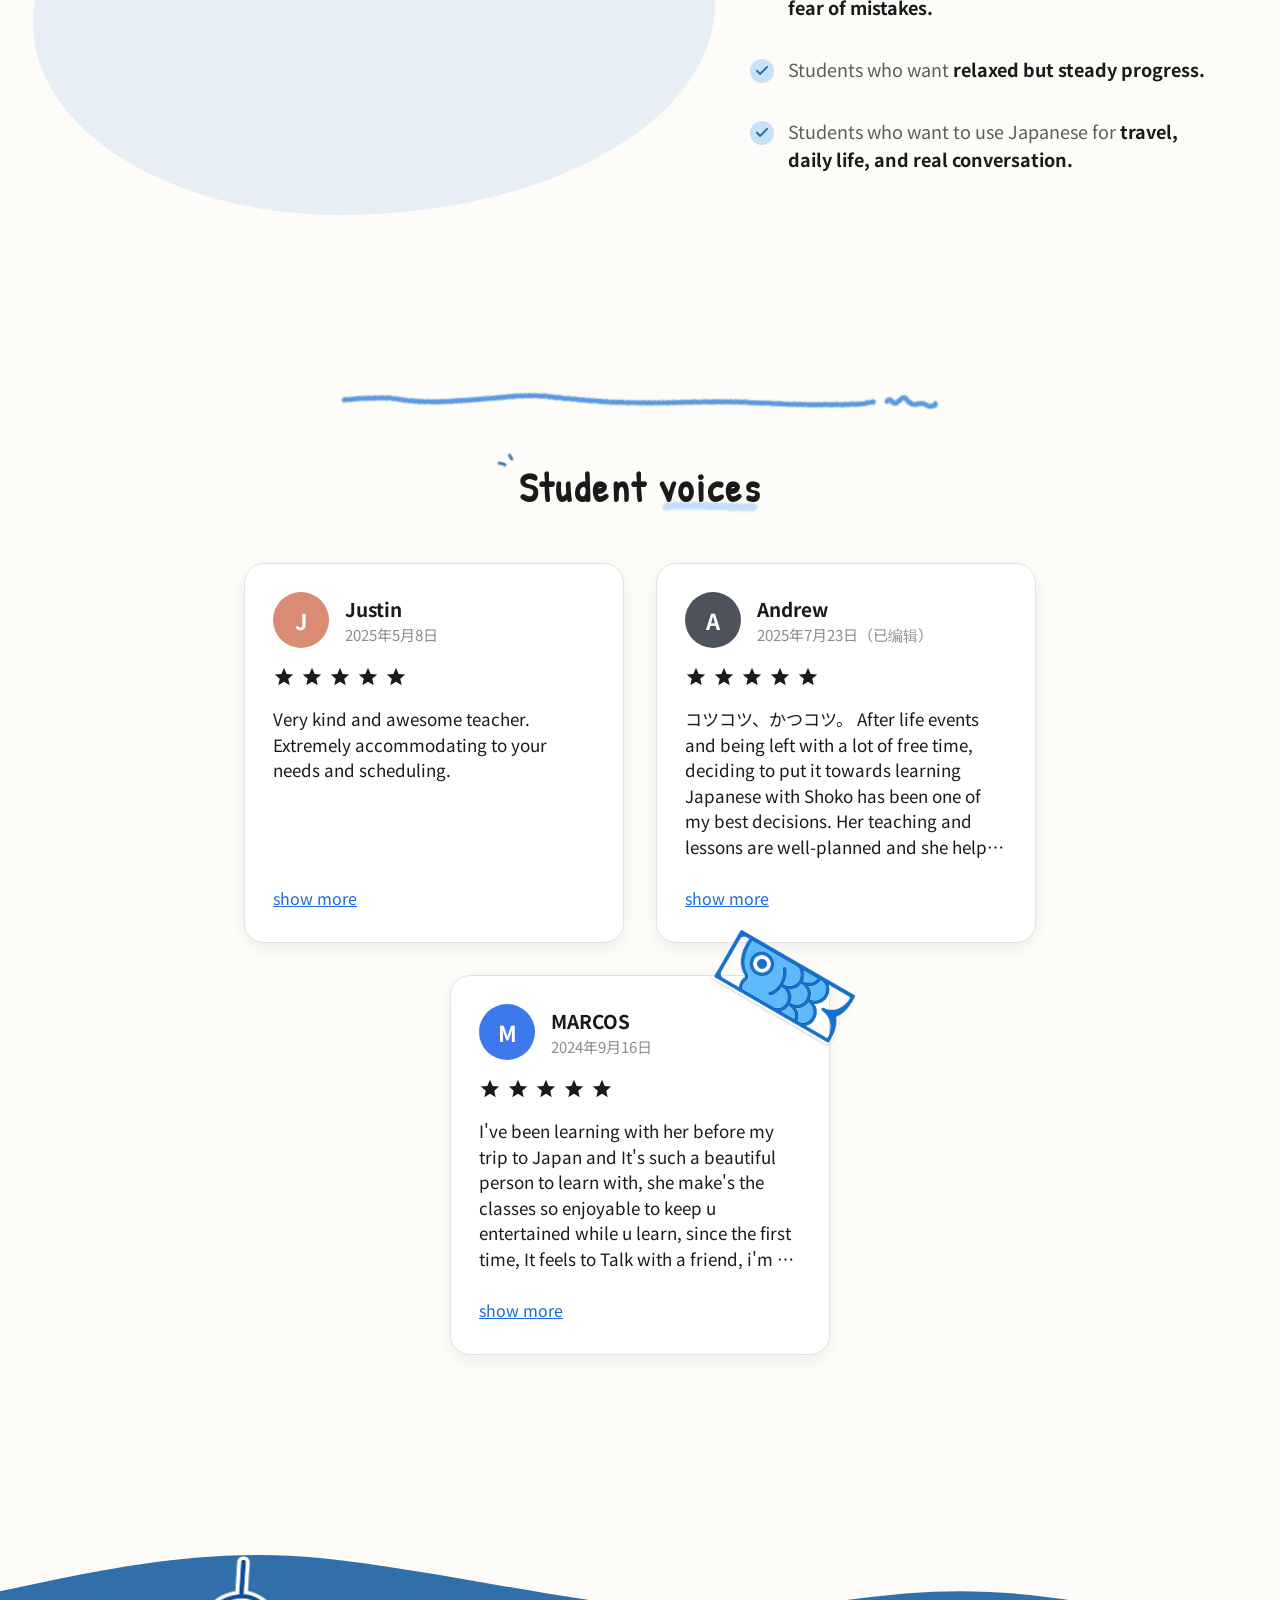
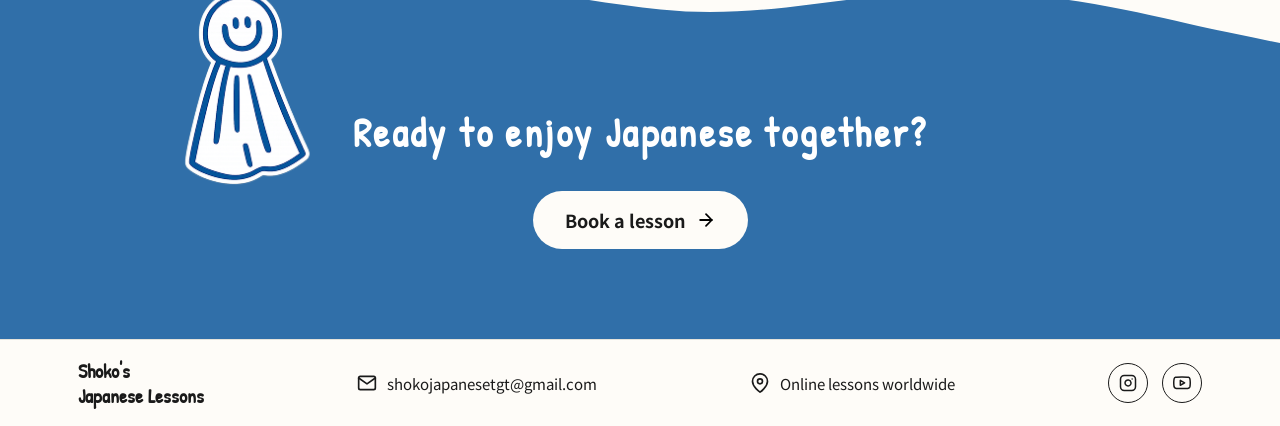
==== commit 23f16c63: "Add emphasis to hero headline" ====
--- a/index.html
+++ b/index.html
@@ -32,7 +32,7 @@
   <div class="wrap">
     <div class="hero-copy">
       <h1 class="hero-headline handwritten">
-        Let's <span class="word-enjoy">enjoy<img src="assets/hero_deco_underline.svg" class="underline-deco" alt=""></span> Japanese together&nbsp;!
+        Let's <span class="word-enjoy">enjoy<img src="assets/hero_deco_underline.svg" class="underline-deco" alt=""></span> Japanese together&nbsp;!!
       </h1>
       <p class="hero-subtext">Friendly conversations, practical Japanese, and lessons made for you</p>
       <a href="booking.html" class="btn btn-primary">
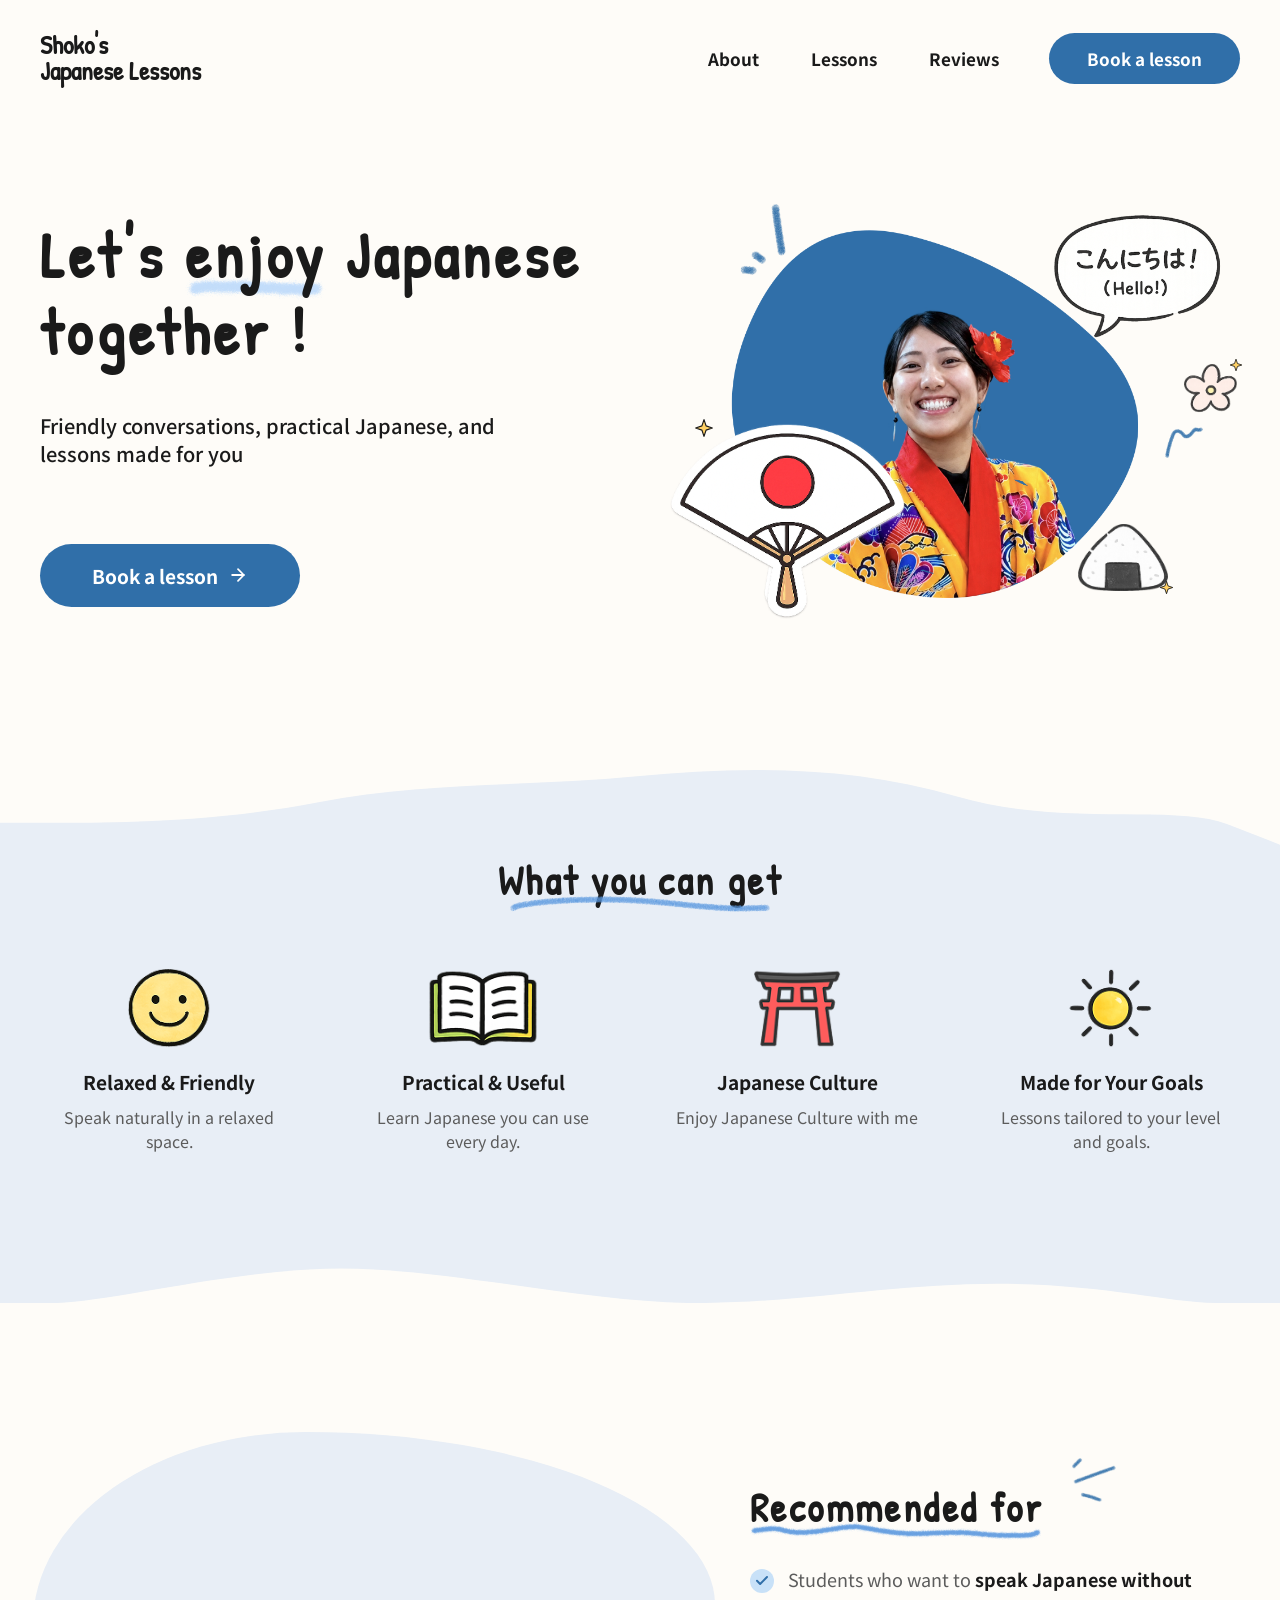
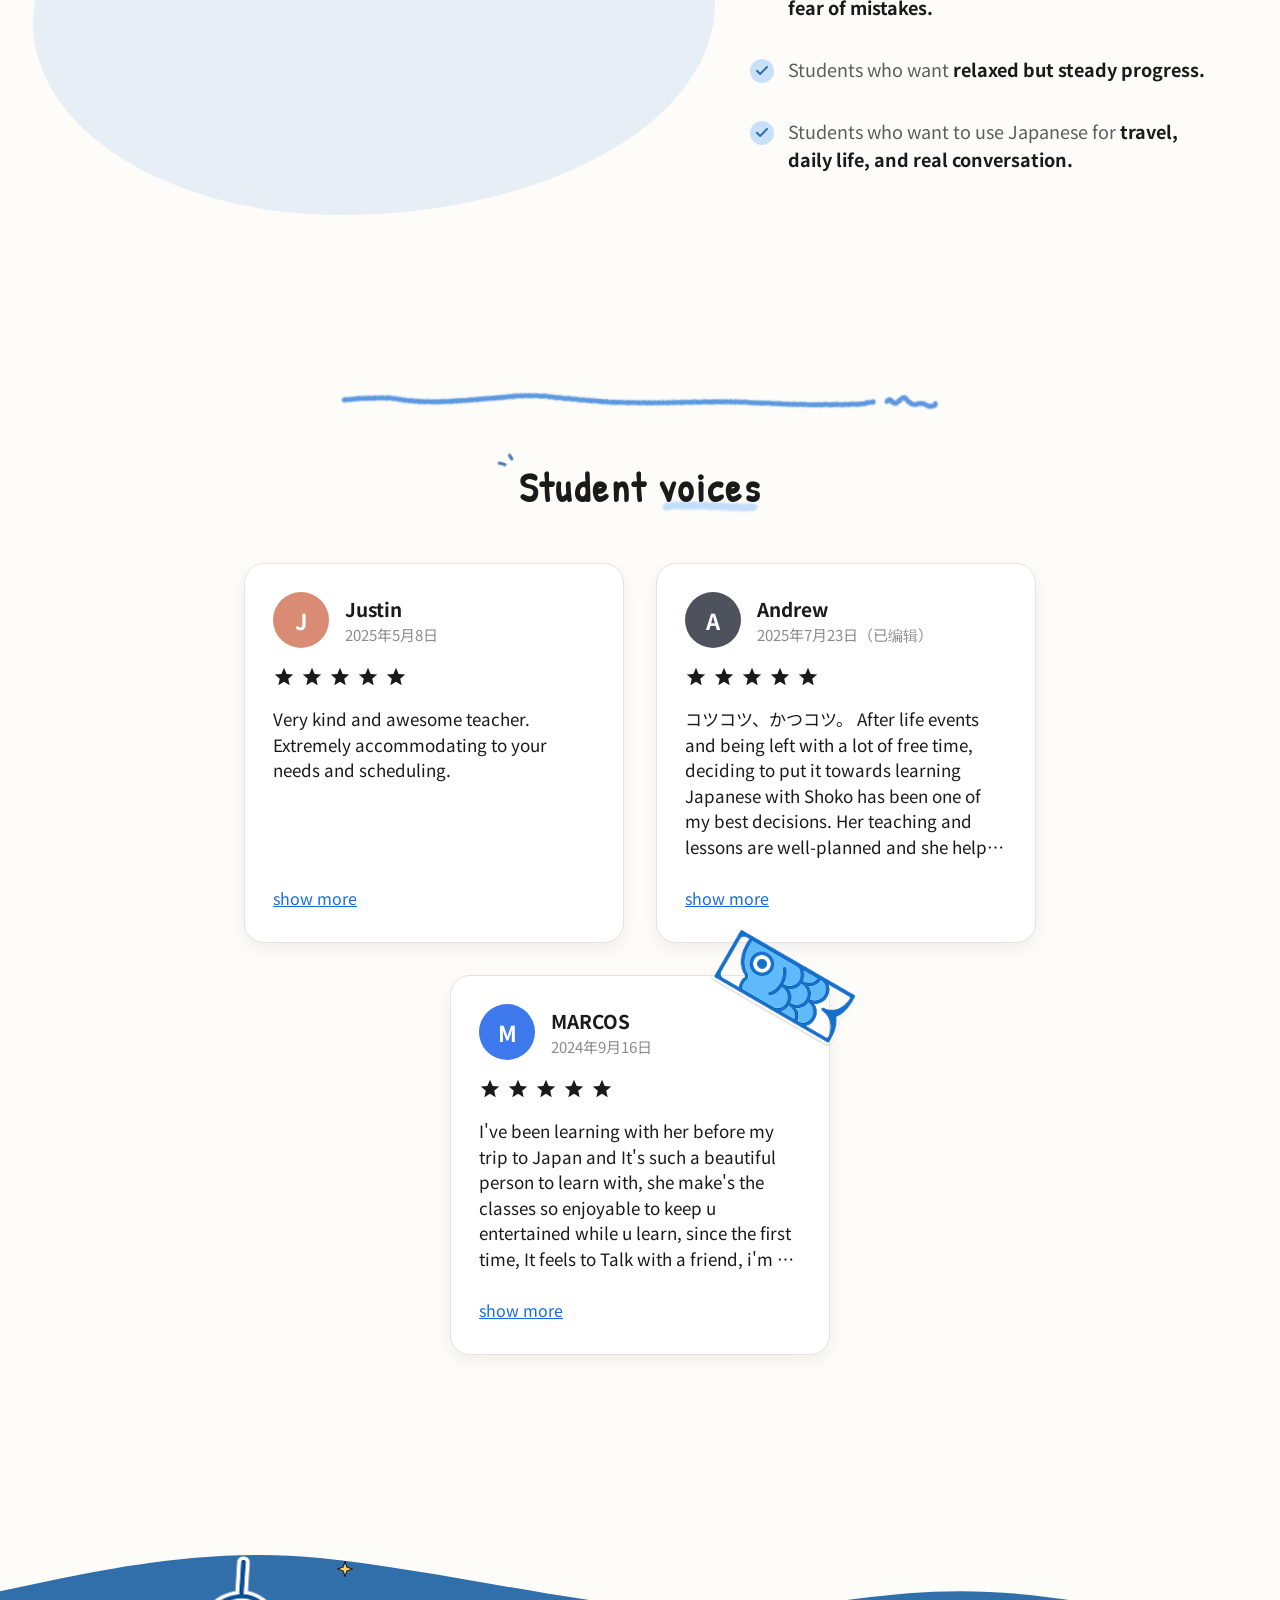
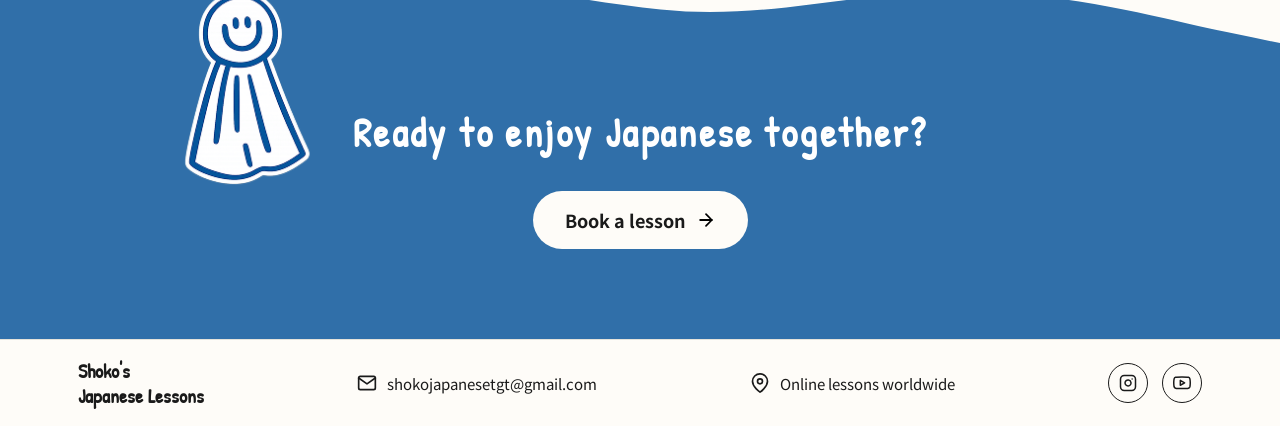
==== commit 6fd97302: "Fix hero hotspot load order; add teru teru bozu hotspot in footer" ====
--- a/index.html
+++ b/index.html
@@ -32,7 +32,7 @@
   <div class="wrap">
     <div class="hero-copy">
       <h1 class="hero-headline handwritten">
-        Let's <span class="word-enjoy">enjoy<img src="assets/hero_deco_underline.svg" class="underline-deco" alt=""></span> Japanese together&nbsp;!!
+        Let's <span class="word-enjoy">enjoy<img src="assets/hero_deco_underline.svg" class="underline-deco" alt=""></span> Japanese together&nbsp;!
       </h1>
       <p class="hero-subtext">Friendly conversations, practical Japanese, and lessons made for you</p>
       <a href="booking.html" class="btn btn-primary">
@@ -197,7 +197,10 @@
   <svg class="footer-cta-bg" preserveAspectRatio="none" viewBox="0 0 1522 397" fill="none" xmlns="http://www.w3.org/2000/svg" aria-hidden="true">
     <path fill-rule="evenodd" clip-rule="evenodd" d="M0 37.3632L63.4167 25.946C126.833 14.5288 253.667 -8.3055 380.5 3.11166C507.333 14.5288 658.667 44.9065 785.5 56.3237C912.333 67.7409 1014.67 37.3632 1141.5 37.3632C1268.33 37.3632 1395.17 68.2691 1458.58 79.6863L1490.29 85.3949L1522 91.1035V397H1458.58C1395.17 397 1268.33 397 1141.5 397C1014.67 397 887.833 397 761 397C634.167 397 507.333 397 380.5 397C253.667 397 126.833 397 63.4167 397H1.53597e-05L0 37.3632Z" style="fill:var(--blue)"/>
   </svg>
-  <img src="assets/tail_tassel_v2.png" class="tail-icon" alt="">
+  <button type="button" class="hero-hotspot footer-hotspot" data-word="teruterubozu" aria-label="Learn the Japanese word for this charm">
+    <img src="assets/tail_tassel_v2.png" class="tail-icon" alt="">
+    <span class="hero-hotspot-spark hero-hotspot-spark--tassel" aria-hidden="true"></span>
+  </button>
   <div class="wrap">
     <h2 class="handwritten heading-tracked">Ready to enjoy Japanese together?</h2>
     <a href="booking.html" class="btn nav-cta" style="background:#fefcf8;color:#1a1a1a;padding:16px 32px;font-size:18px;">
@@ -354,6 +357,13 @@
       reading: 'sakura',
       meaning: 'Cherry blossom — Japan\'s most iconic flower, in bloom for just a week or two each spring.',
       note: 'Friends, families, and coworkers gather for hanami (flower-viewing) picnics under the trees while they bloom.'
+    },
+    teruterubozu: {
+      icon: 'assets/tail_tassel_v2.png',
+      kanji: 'てるてる坊主',
+      reading: 'teru teru bouzu',
+      meaning: 'A handmade paper or cloth doll hung by a window to wish for sunny weather.',
+      note: 'Traditionally hung the night before a school trip or outdoor event — and the subject of a well-known children\'s song.'
     }
   };
 
@@ -382,26 +392,62 @@
     document.body.style.overflow = '';
   }
 
-  var heroHotspots = document.querySelectorAll('.hero-hotspot');
-
-  heroHotspots.forEach(function (btn) {
+  var allHotspots = document.querySelectorAll('.hero-hotspot');
+  var heroVisual = document.querySelector('.hero-visual');
+  var heroHotspots = document.querySelectorAll('.hero-visual .hero-hotspot');
+  var heroBaseImg = heroVisual ? heroVisual.querySelector('img') : null;
+  var footerHotspot = document.querySelector('.footer-hotspot');
+  var reduceMotion = window.matchMedia('(prefers-reduced-motion: reduce)').matches;
+
+  allHotspots.forEach(function (btn) {
     btn.addEventListener('click', function () {
       openWordModal(btn.getAttribute('data-word'));
     });
   });
 
-  // One-time intro nudge: wiggle each hotspot in turn shortly after the
-  // page loads, so first-time visitors notice they're tappable.
-  if (!window.matchMedia('(prefers-reduced-motion: reduce)').matches) {
-    heroHotspots.forEach(function (btn, i) {
+  // Reveal a set of hotspots together and give each a one-time wiggle in
+  // turn, so first-time visitors notice they're tappable.
+  function revealHotspots(btns) {
+    btns.forEach(function (btn, i) {
+      if (btn.classList.contains('is-visible')) return;
+      btn.classList.add('is-visible');
+      if (reduceMotion) return;
       window.setTimeout(function () {
         btn.classList.add('intro-wiggle');
         btn.addEventListener('animationend', function handler() {
           btn.classList.remove('intro-wiggle');
           btn.removeEventListener('animationend', handler);
         });
-      }, 900 + i * 220);
+      }, 400 + i * 220);
     });
+  }
+
+  // Keep the hero trio invisible until the base photo has actually finished
+  // loading, so they never flash in ahead of the picture they sit on top of.
+  if (heroBaseImg) {
+    if (heroBaseImg.complete) {
+      revealHotspots(heroHotspots);
+    } else {
+      heroBaseImg.addEventListener('load', function () { revealHotspots(heroHotspots); });
+    }
+  }
+
+  // The footer charm lives below the fold — reveal it (with the same
+  // one-time wiggle) the moment it scrolls into view instead of on load.
+  if (footerHotspot) {
+    if ('IntersectionObserver' in window) {
+      var footerObserver = new IntersectionObserver(function (entries, obs) {
+        entries.forEach(function (entry) {
+          if (entry.isIntersecting) {
+            revealHotspots([footerHotspot]);
+            obs.disconnect();
+          }
+        });
+      }, { threshold: 0.4 });
+      footerObserver.observe(footerHotspot);
+    } else {
+      revealHotspots([footerHotspot]);
+    }
   }
 
   wordCloseBtn.addEventListener('click', closeWordModal);
--- a/assets/styles.css
+++ b/assets/styles.css
@@ -233,6 +233,20 @@
   cursor: pointer;
   display: block;
   -webkit-tap-highlight-color: transparent;
+  opacity: 0;
+  transition: opacity 0.4s ease;
+}
+
+/* Hidden until JS adds .is-visible — for the hero trio that happens once
+   the base photo has actually loaded (so icons never appear before the
+   picture itself); for the footer charm it happens when it scrolls into
+   view. */
+.hero-hotspot.is-visible {
+  opacity: 1;
+}
+
+@media (prefers-reduced-motion: reduce) {
+  .hero-hotspot { transition: none; }
 }
 
 .hero-hotspot img {
@@ -296,6 +310,14 @@
   top: -6px;
   right: -6px;
   animation-delay: 1.2s;
+}
+
+.hero-hotspot-spark--tassel {
+  width: 18px;
+  height: 18px;
+  top: 4px;
+  right: -8px;
+  animation-delay: 1.8s;
 }
 
 .hero-hotspot:hover img,
@@ -939,12 +961,19 @@
   overflow: visible;
 }
 
-.footer-cta .tail-icon {
+.footer-cta .footer-hotspot {
   position: absolute;
   left: 10.8%;
   top: 1px;
   width: 208px;
   z-index: 1;
+  transform-origin: 50% 30%;
+}
+
+.footer-cta .footer-hotspot .tail-icon {
+  width: 100%;
+  height: auto;
+  display: block;
 }
 
 .footer-cta h2 {
@@ -1280,7 +1309,7 @@
 
 @media (min-width: 861px) and (max-width: 1250px) {
   .footer-cta { padding-top: 260px; }
-  .footer-cta .tail-icon { left: 50%; transform: translateX(-50%); }
+  .footer-cta .footer-hotspot { left: 50%; transform: translateX(-50%); }
 }
 
 @media (max-width: 1220px) {
@@ -1365,7 +1394,7 @@
 
   .booking-hero h1 { font-size: 38px; }
   .footer-cta { padding: 190px 0 64px; }
-  .footer-cta .tail-icon { left: 50%; transform: translateX(-50%); width: 130px; }
+  .footer-cta .footer-hotspot { left: 50%; transform: translateX(-50%); width: 130px; }
   .booking-card { padding: 40px 24px; gap: 20px; min-width: 0; }
   .booking-card .card-body { min-width: 0; }
   .booking-card .btn {
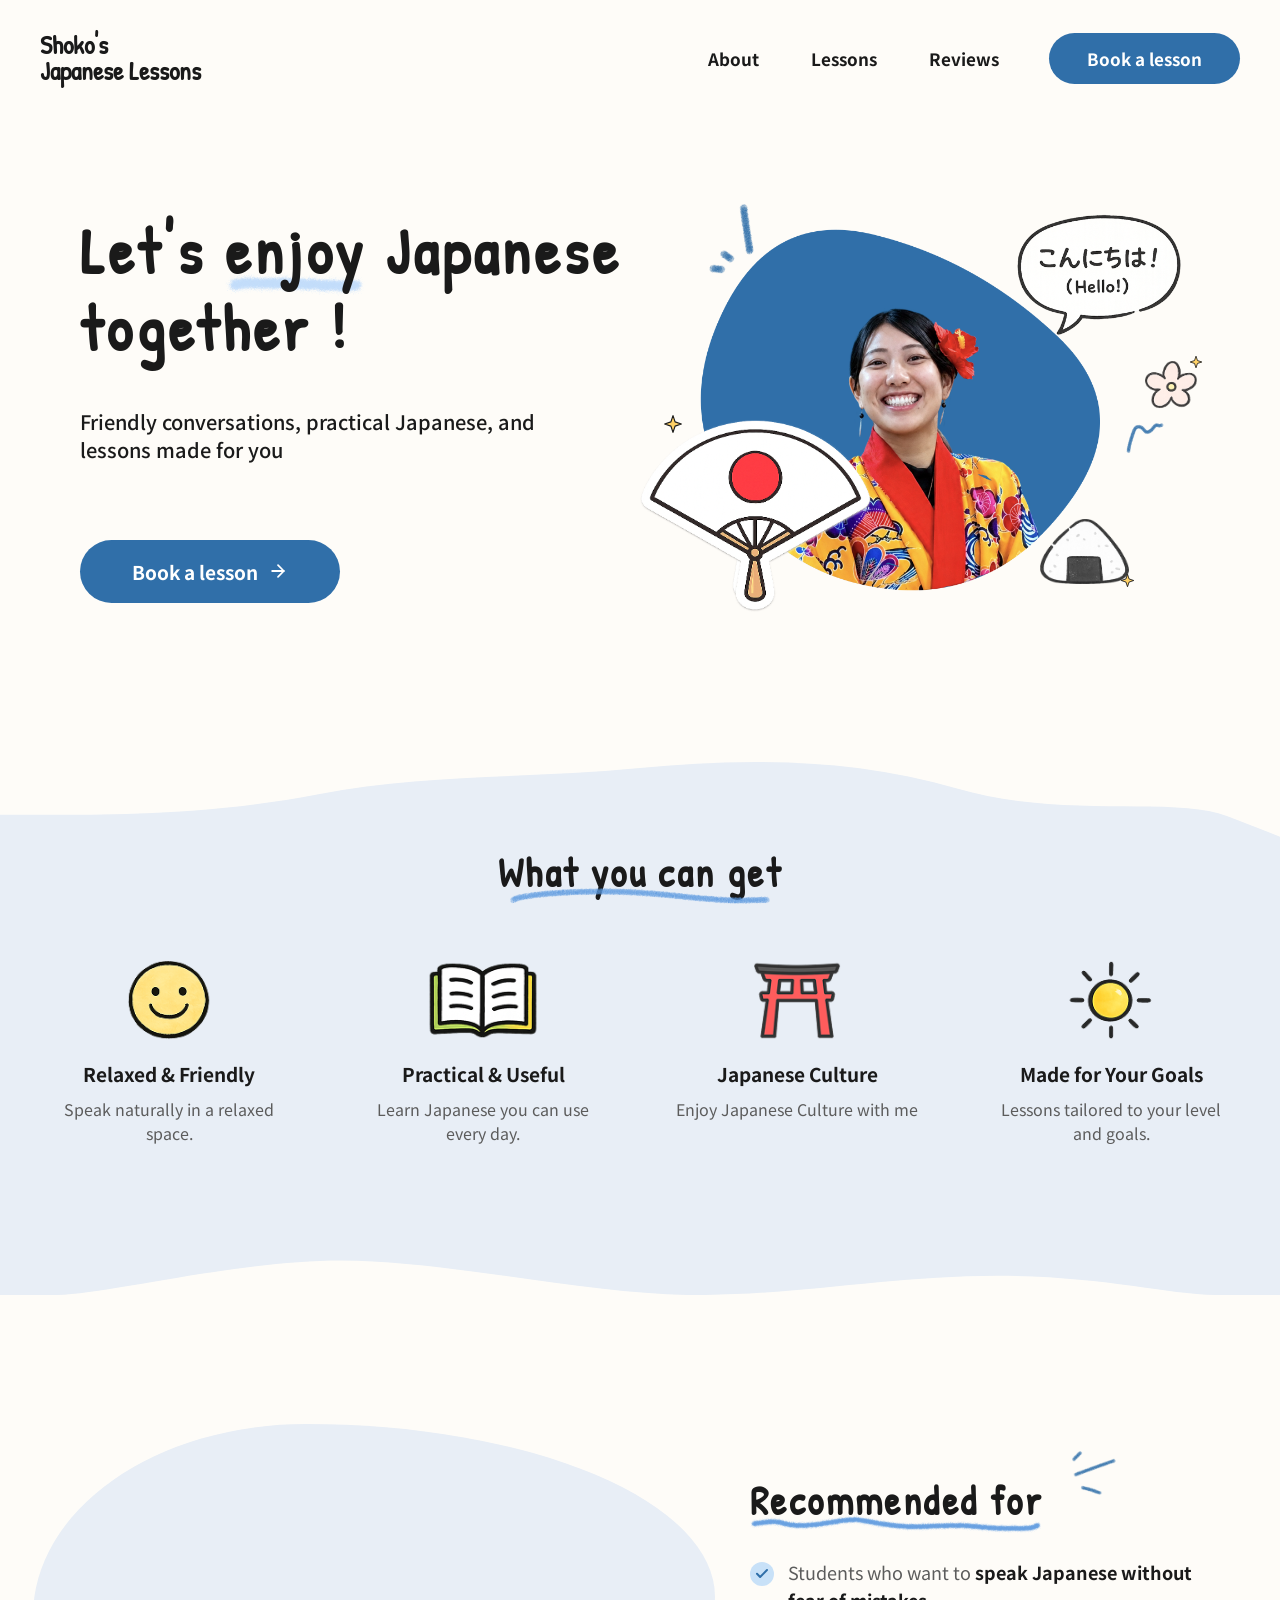
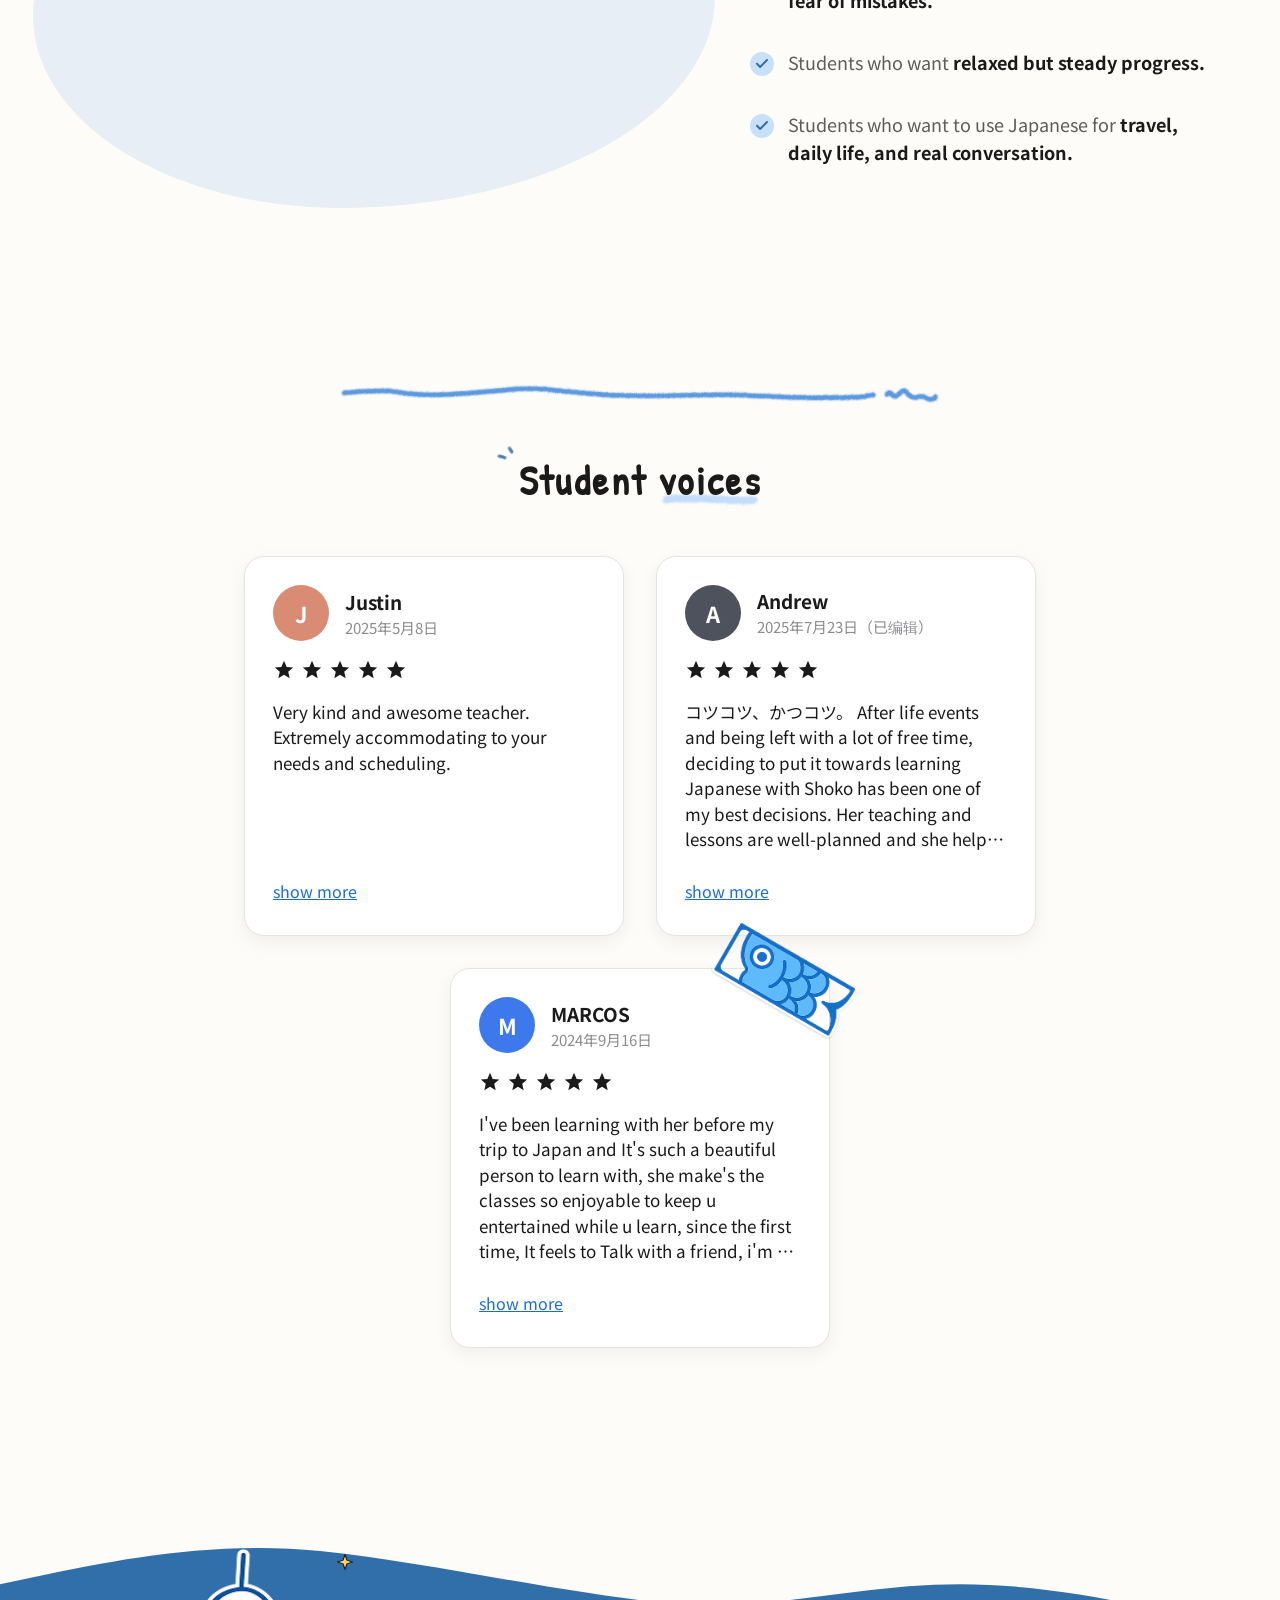
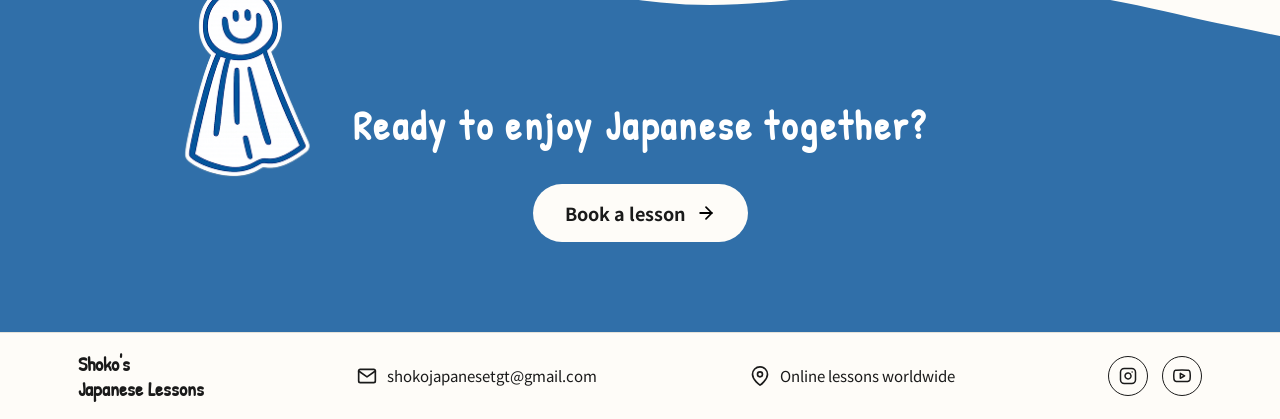
==== commit 2d5ba630: "Tighten hero layout: narrow copy column so illustration keeps its size, lock headline line break" ====
--- a/index.html
+++ b/index.html
@@ -32,7 +32,8 @@
   <div class="wrap">
     <div class="hero-copy">
       <h1 class="hero-headline handwritten">
-        Let's <span class="word-enjoy">enjoy<img src="assets/hero_deco_underline.svg" class="underline-deco" alt=""></span> Japanese together&nbsp;!
+        <span class="hero-line1">Let's <span class="word-enjoy">enjoy<img src="assets/hero_deco_underline.svg" class="underline-deco" alt=""></span> Japanese</span><br>
+        together&nbsp;!
       </h1>
       <p class="hero-subtext">Friendly conversations, practical Japanese, and lessons made for you</p>
       <a href="booking.html" class="btn btn-primary">
--- a/assets/styles.css
+++ b/assets/styles.css
@@ -172,9 +172,35 @@
   flex-wrap: wrap;
 }
 
+/* Wider side margins just for the hero row (desktop/tablet only — mobile
+   stacks the columns, so it keeps the normal .wrap padding) pull the copy
+   and the illustration in closer to each other. */
+@media (min-width: 861px) {
+  .hero .wrap {
+    padding-left: 80px;
+    padding-right: 80px;
+  }
+}
+
 .hero-copy {
   flex: 1 1 480px;
   max-width: 614px;
+}
+
+@media (min-width: 861px) {
+  /* The headline column was wider than the text actually needs, which is
+     what read as a big gap before the illustration. Narrowing it (instead
+     of shrinking the illustration) closes that gap. */
+  .hero-copy {
+    max-width: 520px;
+  }
+
+  /* Keep "Let's enjoy Japanese" on one line even though the column above
+     is narrower than the text — it can overflow into the open space
+     before the illustration rather than wrapping a third line. */
+  .hero-line1 {
+    white-space: nowrap;
+  }
 }
 
 .hero-headline {
